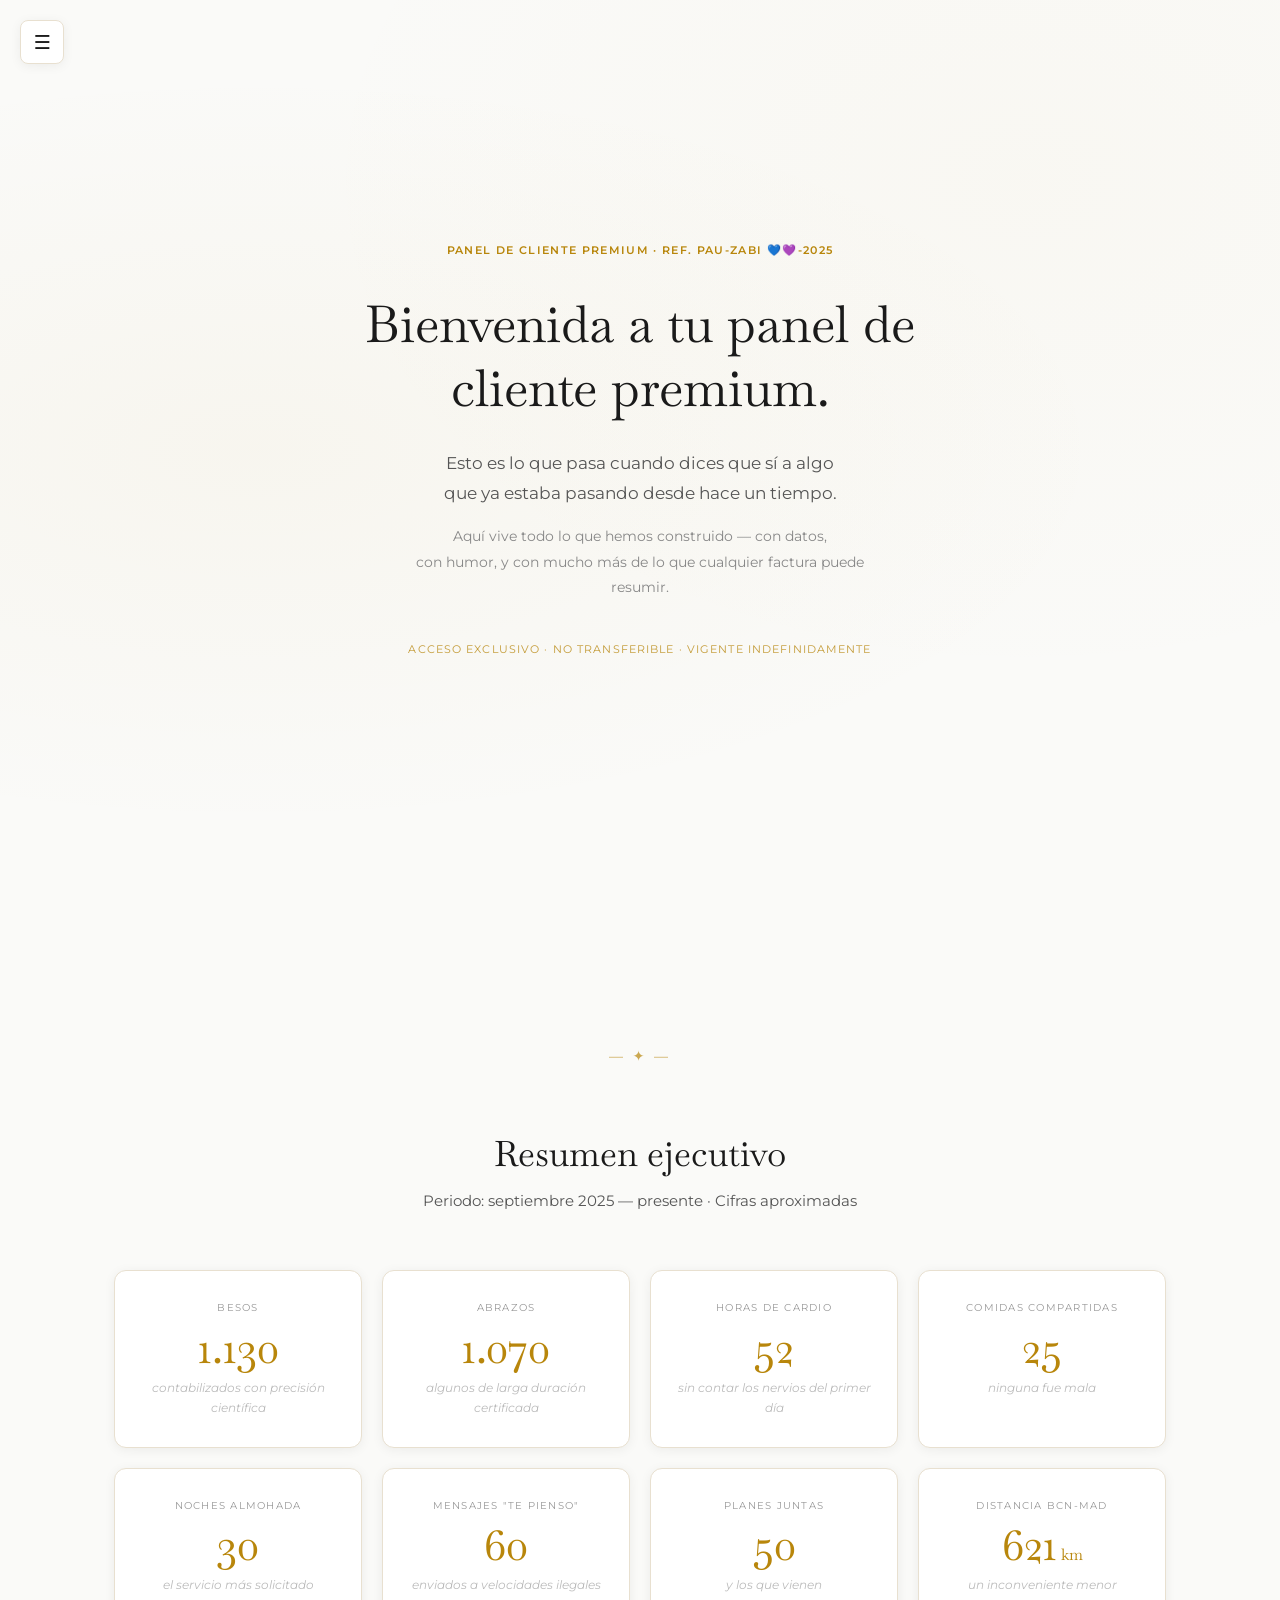
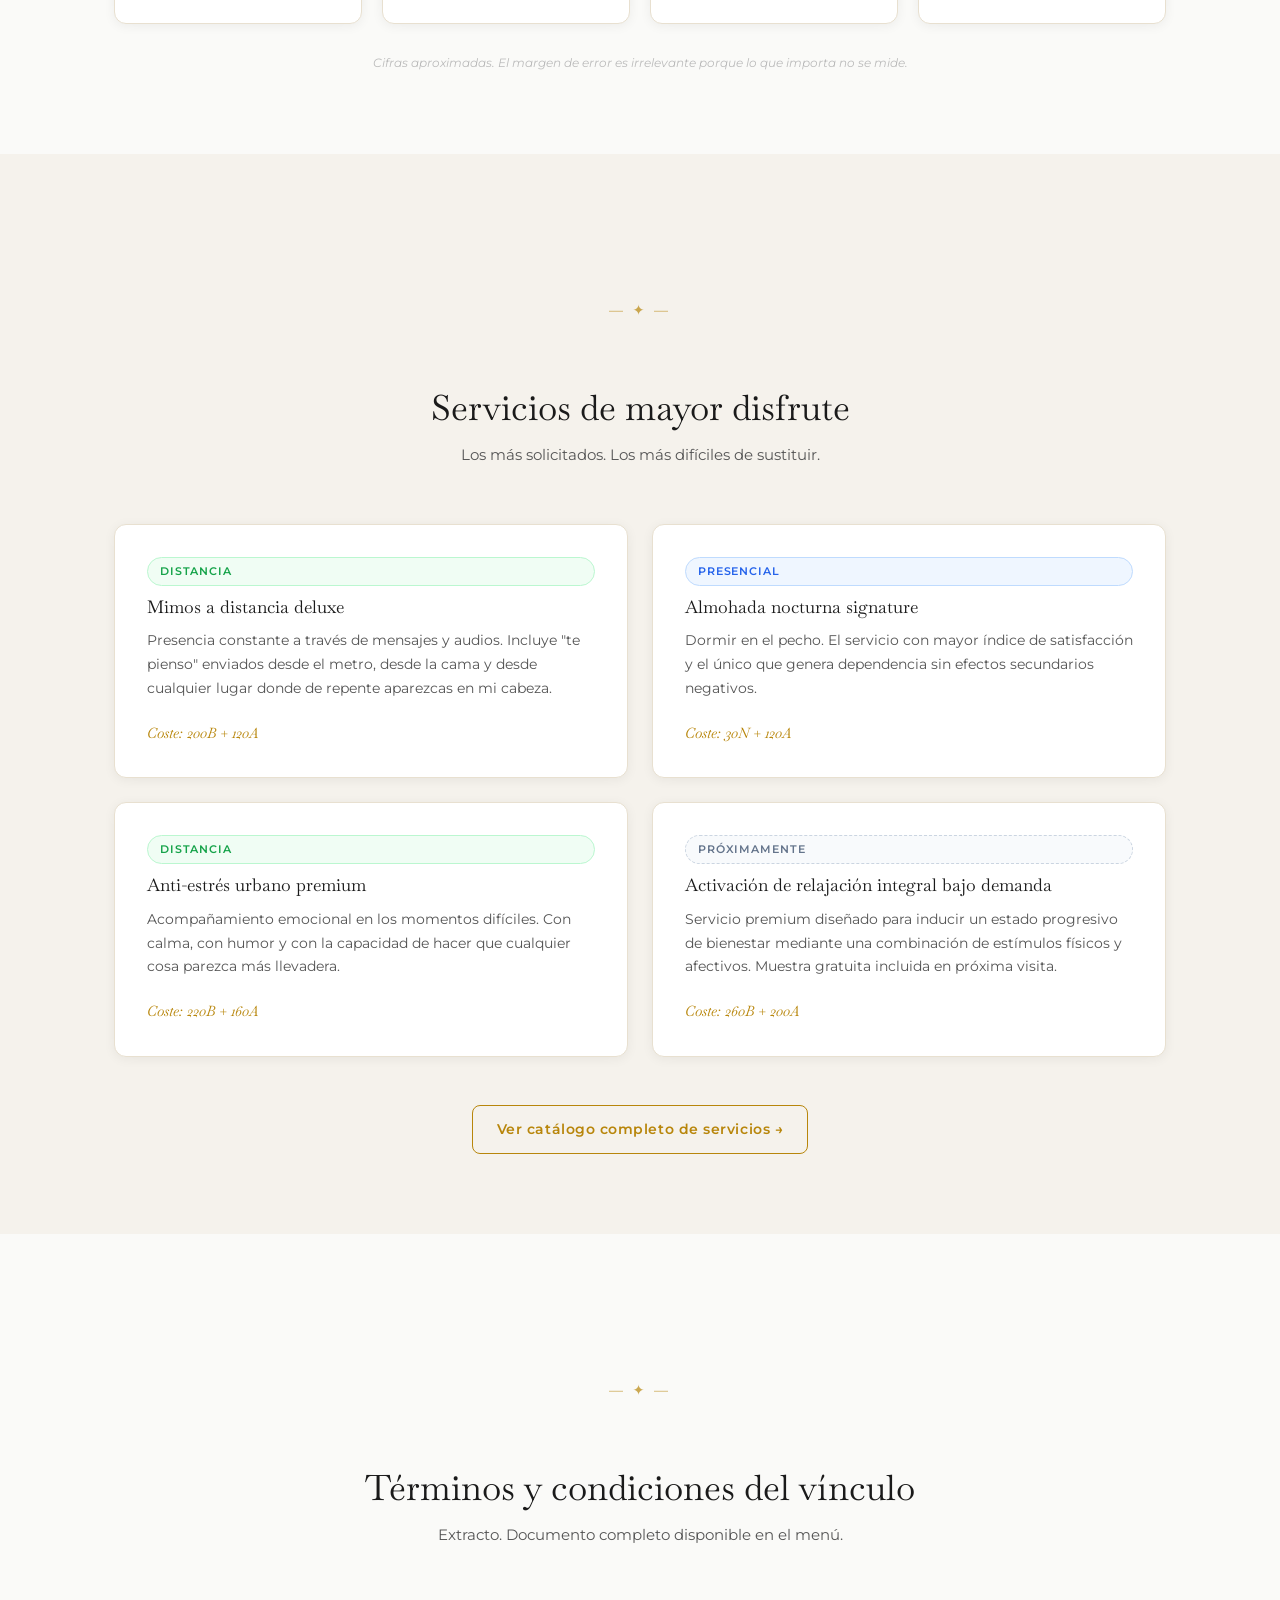
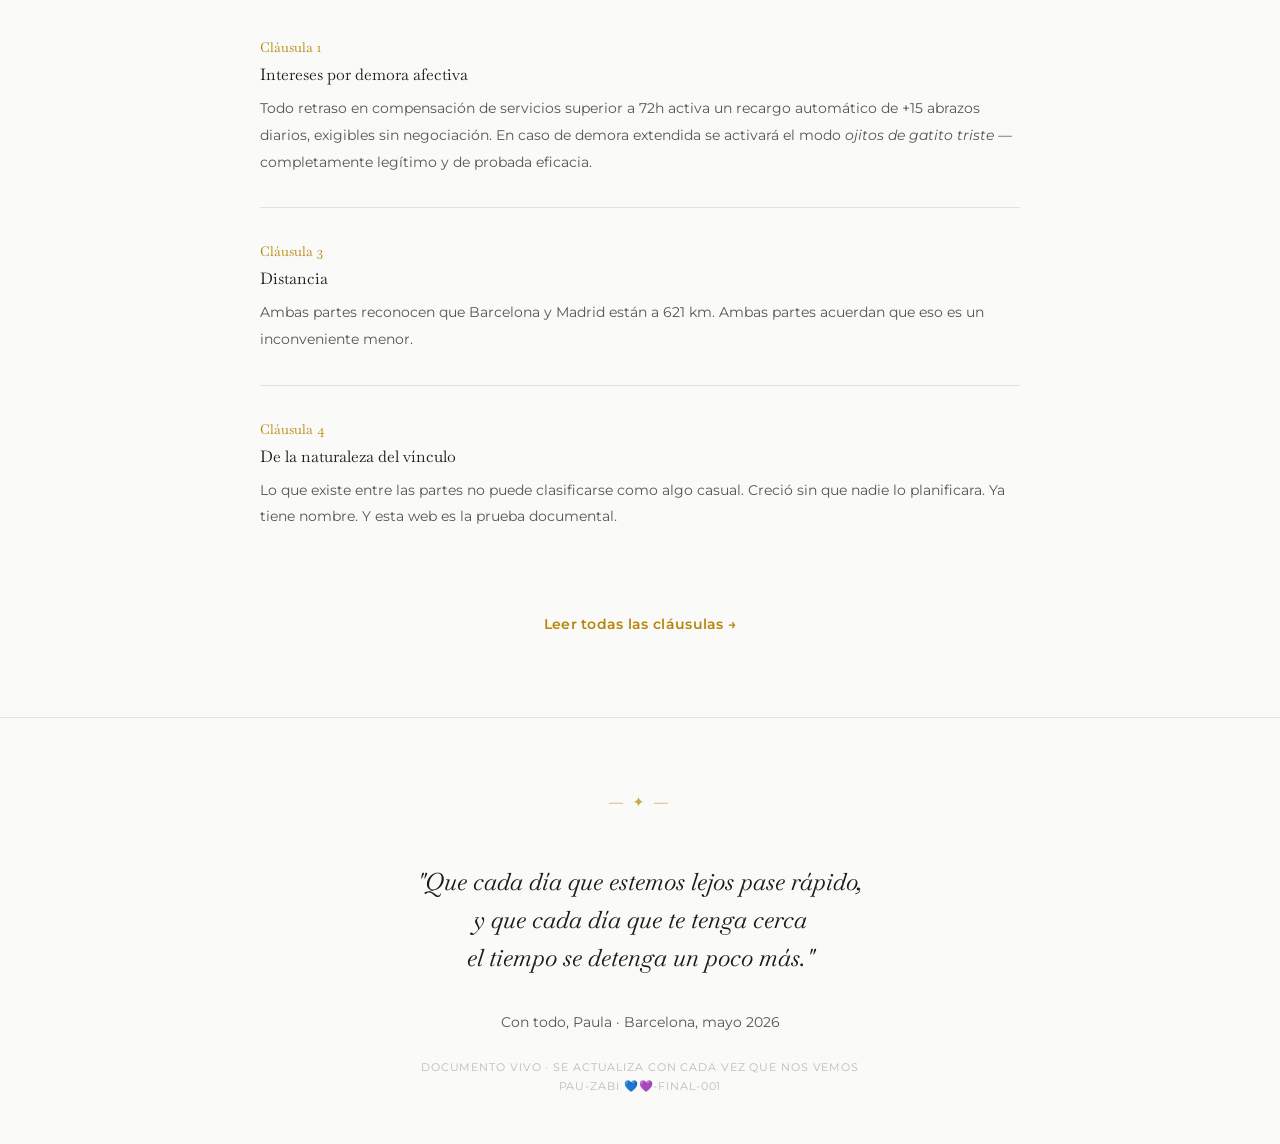
==== index.html @ 8bb4e2cc "Primer commit" ====
<!DOCTYPE html>
<html lang="es">
<head>
  <meta charset="UTF-8" />
  <meta name="viewport" content="width=device-width, initial-scale=1.0" />
  <title>Panel de Cliente Premium · PAU-ZABI 💙💜-2025</title>
  <meta name="description" content="Panel de cliente premium. Acceso exclusivo. No transferible." />
  <link rel="stylesheet" href="css/main.css" />
  <style>
    /* Page-specific */
    .section { padding: 80px 0; }
    .section--alt { background: #F5F2EC; }
    .metrics-note {
      text-align: center;
      font-size: 0.78rem;
      font-style: italic;
      color: #bbb;
      margin-top: 28px;
    }
    .cta-center { text-align: center; margin-top: 48px; }
    .clausulas-preview { max-width: 760px; margin: 0 auto; }
    .clausula-preview-item {
      padding: 32px 0;
      border-bottom: 1px solid var(--border);
    }
    .clausula-preview-item:last-child { border-bottom: none; }
    .clausula-preview-item .num {
      font-family: var(--font-serif);
      color: var(--gold);
      font-size: 0.85rem;
      margin-bottom: 6px;
    }
    .clausula-preview-item h3 {
      font-size: 1rem;
      margin-bottom: 10px;
    }
    .clausula-preview-item p {
      font-size: 0.9rem;
      color: var(--text-secondary);
      line-height: 1.85;
    }
</style>
</head>
<body>

  <!-- BURGER -->
  <button class="burger-btn" id="burger-btn" aria-label="Abrir menú">☰</button>
  <div class="menu-overlay" id="menu-overlay"></div>
  <aside class="menu-drawer" id="menu-drawer" role="navigation" aria-label="Navegación principal">
    <button class="menu-close" id="menu-close" aria-label="Cerrar menú">✕</button>
    <div class="menu-drawer__header">
      <span class="label">PAU-ZABI 💙💜-2025</span>
      <p>Panel de cliente premium</p>
    </div>
    <nav>
      <ul>
        <li><a href="index.html">Inicio</a></li>
        <li><a href="carta.html">La carta</a></li>
        <li><a href="services.html">Todos los servicios</a></li>
        <li><a href="invoices.html">Facturas</a></li>
        <li><a href="clausulas.html">Cláusulas completas</a></li>
        <hr class="menu-separator" />
        <li class="admin-only" style="display:none;">
          <a href="invoices.html?admin=1" class="admin-link">↳ Vista Admin</a>
        </li>
      </ul>
    </nav>
  </aside>

  <!-- HERO -->
  <section class="hero" id="hero">
    <div class="hero-inner" id="hero-parallax">
      <span class="label">PANEL DE CLIENTE PREMIUM · REF. PAU-ZABI 💙💜-2025</span>
      <h1>Bienvenida a tu panel de cliente premium.</h1>
      <p class="subtitle">
        Esto es lo que pasa cuando dices que sí a algo<br>
        que ya estaba pasando desde hace un tiempo.
      </p>
      <p class="secondary">
        Aquí vive todo lo que hemos construido — con datos,<br>
        con humor, y con mucho más de lo que cualquier factura puede resumir.
      </p>
      <span class="legal-note">Acceso exclusivo · No transferible · Vigente indefinidamente</span>
    </div>
  </section>

  <!-- DASHBOARD -->
  <section class="section" id="dashboard">
    <div class="container">
      <div class="divider">— ✦ —</div>
      <div class="section-header">
        <h2>Resumen ejecutivo</h2>
        <p>Periodo: septiembre 2025 — presente · Cifras aproximadas</p>
      </div>

      <div class="grid-4">
        <div class="metric-card">
          <div class="metric-label">Besos</div>
          <div class="metric-value">1.130</div>
          <div class="metric-sub">contabilizados con precisión científica</div>
        </div>
        <div class="metric-card">
          <div class="metric-label">Abrazos</div>
          <div class="metric-value">1.070</div>
          <div class="metric-sub">algunos de larga duración certificada</div>
        </div>
        <div class="metric-card">
          <div class="metric-label">Horas de cardio</div>
          <div class="metric-value">52</div>
          <div class="metric-sub">sin contar los nervios del primer día</div>
        </div>
        <div class="metric-card">
          <div class="metric-label">Comidas compartidas</div>
          <div class="metric-value">25</div>
          <div class="metric-sub">ninguna fue mala</div>
        </div>
        <div class="metric-card">
          <div class="metric-label">Noches almohada</div>
          <div class="metric-value">30</div>
          <div class="metric-sub">el servicio más solicitado</div>
        </div>
        <div class="metric-card">
          <div class="metric-label">Mensajes "te pienso"</div>
          <div class="metric-value">60</div>
          <div class="metric-sub">enviados a velocidades ilegales</div>
        </div>
        <div class="metric-card">
          <div class="metric-label">Planes juntas</div>
          <div class="metric-value">50</div>
          <div class="metric-sub">y los que vienen</div>
        </div>
        <div class="metric-card">
          <div class="metric-label">Distancia BCN-MAD</div>
          <div class="metric-value">621<span style="font-size:1rem;"> km</span></div>
          <div class="metric-sub">un inconveniente menor</div>
        </div>
      </div>

      <p class="metrics-note">
        Cifras aproximadas. El margen de error es irrelevante porque lo que importa no se mide.
      </p>
    </div>
  </section>

  <!-- SERVICIOS DESTACADOS -->
  <section class="section section--alt" id="servicios-destacados">
    <div class="container">
      <div class="divider">— ✦ —</div>
      <div class="section-header">
        <h2>Servicios de mayor disfrute</h2>
        <p>Los más solicitados. Los más difíciles de sustituir.</p>
      </div>

      <div class="grid-2">
        <a href="services.html?service=mimos-distancia" class="featured-card featured-card--link">
          <span class="pill pill--distancia">Distancia</span>
          <h3>Mimos a distancia deluxe</h3>
          <p class="desc">
            Presencia constante a través de mensajes y audios. Incluye "te pienso" enviados desde el metro,
            desde la cama y desde cualquier lugar donde de repente aparezcas en mi cabeza.
          </p>
          <span class="cost-tag">Coste: 200B + 120A</span>
        </a>

        <a href="services.html?service=almohada-nocturna" class="featured-card featured-card--link">
          <span class="pill pill--presencial">Presencial</span>
          <h3>Almohada nocturna signature</h3>
          <p class="desc">
            Dormir en el pecho. El servicio con mayor índice de satisfacción y el único que genera
            dependencia sin efectos secundarios negativos.
          </p>
          <span class="cost-tag">Coste: 30N + 120A</span>
        </a>

        <a href="services.html?service=antistress-urbano" class="featured-card featured-card--link">
          <span class="pill pill--distancia">Distancia</span>
          <h3>Anti-estrés urbano premium</h3>
          <p class="desc">
            Acompañamiento emocional en los momentos difíciles. Con calma, con humor y con la capacidad
            de hacer que cualquier cosa parezca más llevadera.
          </p>
          <span class="cost-tag">Coste: 220B + 160A</span>
        </a>

        <a href="services.html?service=relajacion-integral" class="featured-card featured-card--link">
          <span class="pill pill--upcoming">Próximamente</span>
          <h3>Activación de relajación integral bajo demanda</h3>
          <p class="desc">
            Servicio premium diseñado para inducir un estado progresivo de bienestar mediante una combinación
            de estímulos físicos y afectivos. Muestra gratuita incluida en próxima visita.
          </p>
          <span class="cost-tag">Coste: 260B + 200A</span>
        </a>
      </div>

      <div class="cta-center">
        <a href="services.html" class="btn btn--outline">Ver catálogo completo de servicios →</a>
      </div>
    </div>
  </section>

  <!-- CLÁUSULAS EXTRACTO -->
  <section class="section" id="clausulas-preview">
    <div class="container">
      <div class="divider">— ✦ —</div>
      <div class="section-header">
        <h2>Términos y condiciones del vínculo</h2>
        <p>Extracto. Documento completo disponible en el menú.</p>
      </div>

      <div class="clausulas-preview">
        <div class="clausula-preview-item">
          <div class="num">Cláusula 1</div>
          <h3>Intereses por demora afectiva</h3>
          <p>
            Todo retraso en compensación de servicios superior a 72h activa un recargo automático de +15 abrazos diarios,
            exigibles sin negociación. En caso de demora extendida se activará el modo <em>ojitos de gatito triste</em> —
            completamente legítimo y de probada eficacia.
          </p>
        </div>
        <div class="clausula-preview-item">
          <div class="num">Cláusula 3</div>
          <h3>Distancia</h3>
          <p>
            Ambas partes reconocen que Barcelona y Madrid están a 621 km.
            Ambas partes acuerdan que eso es un inconveniente menor.
          </p>
        </div>
        <div class="clausula-preview-item">
          <div class="num">Cláusula 4</div>
          <h3>De la naturaleza del vínculo</h3>
          <p>
            Lo que existe entre las partes no puede clasificarse como algo casual.
            Creció sin que nadie lo planificara. Ya tiene nombre.
            Y esta web es la prueba documental.
          </p>
        </div>
      </div>

      <div class="cta-center">
        <a href="clausulas.html" class="gold-link">Leer todas las cláusulas →</a>
      </div>
    </div>
  </section>

  <!-- FOOTER -->
  <footer class="footer">
    <div class="container container--narrow">
      <div class="divider" style="margin:0 0 48px;">— ✦ —</div>
      <p class="footer__quote">
        "Que cada día que estemos lejos pase rápido,<br>
        y que cada día que te tenga cerca<br>
        el tiempo se detenga un poco más."
      </p>
      <p class="footer__firma">Con todo, Paula · Barcelona, mayo 2026</p>
      <p class="footer__legal">
        Documento vivo · Se actualiza con cada vez que nos vemos<br>
        PAU-ZABI 💙💜-FINAL-001
      </p>
    </div>
  </footer>

  <script src="js/main.js"></script>
</body>
</html>
---- css/main.css ----
@import url('https://fonts.googleapis.com/css2?family=Baskervville:ital@0;1&family=Montserrat:wght@400;500;600;700&display=swap');

/* ===== VARIABLES ===== */
:root {
  --bg: #FAFAF8;
  --text: #1a1a1a;
  --text-secondary: #555;
  --gold: #B8860B;
  --gold-light: #D4A843;
  --border: #E8E0D0;
  --card: #FFFFFF;
  --admin: #2C5282;
  --shadow: 0 2px 12px rgba(0,0,0,0.06);
  --radius-card: 12px;
  --radius-btn: 8px;
  --font-serif: 'Baskervville', Georgia, serif;
  --font-sans: 'Montserrat', system-ui, sans-serif;
}

/* ===== RESET ===== */
*, *::before, *::after { box-sizing: border-box; margin: 0; padding: 0; }
html { scroll-behavior: smooth; }
body {
  font-family: var(--font-sans);
  font-size: 16px;
  background: var(--bg);
  color: var(--text);
  line-height: 1.7;
  min-height: 100vh;
}
img { max-width: 100%; display: block; }
a { color: inherit; text-decoration: none; }
button { cursor: pointer; font-family: inherit; }

/* ===== TIPOGRAFÍA ===== */
h1, h2, h3 { font-family: var(--font-serif); font-weight: normal; line-height: 1.25; }
h1 { font-size: clamp(2rem, 5vw, 3.2rem); }
h2 { font-size: clamp(1.5rem, 3vw, 2.2rem); }
h3 { font-size: clamp(1.1rem, 2vw, 1.4rem); }

.label {
  font-size: 0.7rem;
  letter-spacing: 0.12em;
  text-transform: uppercase;
  color: var(--gold);
  font-family: var(--font-sans);
  font-weight: 600;
}

.caption {
  font-size: 0.75rem;
  color: #999;
  letter-spacing: 0.04em;
}

/* ===== LAYOUT ===== */
.container {
  max-width: 1100px;
  margin: 0 auto;
  padding: 0 24px;
}
.container--narrow { max-width: 720px; }
.container--wide { max-width: 1280px; }

/* ===== SEPARADOR DORADO ===== */
.divider {
  text-align: center;
  color: var(--gold);
  font-size: 0.9rem;
  letter-spacing: 0.2em;
  margin: 64px auto;
  opacity: 0.7;
}

/* ===== BURGER MENU ===== */
.burger-btn {
  position: fixed;
  top: 20px;
  left: 20px;
  z-index: 1000;
  background: var(--card);
  border: 1px solid var(--border);
  border-radius: 8px;
  width: 44px;
  height: 44px;
  display: flex;
  align-items: center;
  justify-content: center;
  font-size: 1.2rem;
  color: var(--text);
  box-shadow: var(--shadow);
  transition: background 0.2s, border-color 0.2s;
}
.burger-btn:hover { background: #f0ede6; border-color: var(--gold); }

.menu-overlay {
  position: fixed;
  inset: 0;
  background: rgba(0,0,0,0.4);
  z-index: 900;
  opacity: 0;
  pointer-events: none;
  transition: opacity 0.25s;
}
.menu-overlay.open { opacity: 1; pointer-events: all; }

.menu-drawer {
  position: fixed;
  top: 0;
  left: 0;
  height: 100%;
  width: 280px;
  background: var(--bg);
  border-right: 1px solid var(--border);
  z-index: 950;
  transform: translateX(-100%);
  transition: transform 0.28s cubic-bezier(.4,0,.2,1);
  display: flex;
  flex-direction: column;
  padding: 32px 28px;
}
.menu-drawer.open { transform: translateX(0); }

.menu-drawer__header {
  margin-bottom: 40px;
  padding-bottom: 20px;
  border-bottom: 1px solid var(--border);
}
.menu-drawer__header .label { font-size: 0.65rem; }
.menu-drawer__header p {
  font-family: var(--font-serif);
  font-size: 1rem;
  margin-top: 4px;
  color: var(--text-secondary);
}

.menu-drawer nav { flex: 1; }
.menu-drawer nav ul { list-style: none; }
.menu-drawer nav li { margin-bottom: 4px; }
.menu-drawer nav a {
  display: block;
  padding: 10px 0;
  font-size: 0.95rem;
  color: var(--text);
  border-bottom: 1px solid transparent;
  transition: color 0.2s;
}
.menu-drawer nav a:hover { color: var(--gold); }
.menu-drawer nav a.active { color: var(--gold); font-weight: 600; }

.menu-separator {
  border: none;
  border-top: 1px solid var(--border);
  margin: 16px 0;
}

.menu-drawer nav a.admin-link {
  color: var(--admin);
  font-size: 0.85rem;
  letter-spacing: 0.04em;
}
.menu-drawer nav a.admin-link:hover { color: #1a3a6b; }

.menu-close {
  position: absolute;
  top: 16px;
  right: 16px;
  background: none;
  border: none;
  font-size: 1.3rem;
  color: var(--text-secondary);
  padding: 4px 8px;
  border-radius: 4px;
}
.menu-close:hover { color: var(--text); }

/* ===== CARDS ===== */
.card {
  background: var(--card);
  border: 1px solid var(--border);
  border-radius: var(--radius-card);
  padding: 28px;
  box-shadow: var(--shadow);
}

/* ===== BUTTONS ===== */
.btn {
  display: inline-flex;
  align-items: center;
  gap: 8px;
  padding: 12px 24px;
  border-radius: var(--radius-btn);
  font-size: 0.85rem;
  font-weight: 600;
  letter-spacing: 0.04em;
  transition: all 0.2s;
}
.btn--outline {
  background: transparent;
  border: 1.5px solid var(--gold);
  color: var(--gold);
}
.btn--outline:hover {
  background: var(--gold);
  color: white;
}
.btn--solid {
  background: var(--gold);
  border: 1.5px solid var(--gold);
  color: white;
}
.btn--solid:hover { background: #9a720a; border-color: #9a720a; }

.btn--ghost {
  background: transparent;
  border: 1px solid var(--border);
  color: var(--text-secondary);
}
.btn--ghost:hover { border-color: var(--gold); color: var(--gold); }

.btn--admin {
  background: var(--admin);
  border: 1.5px solid var(--admin);
  color: white;
}
.btn--admin:hover { background: #1a3a6b; }

/* ===== PILLS / TAGS ===== */
.pill {
  display: inline-block;
  padding: 4px 12px;
  border-radius: 20px;
  font-size: 0.68rem;
  font-weight: 600;
  letter-spacing: 0.08em;
  text-transform: uppercase;
}
.pill--gold { background: #FDF6E3; color: var(--gold); border: 1px solid #e8d5a0; }
.pill--presencial { background: #EFF6FF; color: #2563EB; border: 1px solid #bfdbfe; }
.pill--distancia { background: #F0FDF4; color: #16a34a; border: 1px solid #bbf7d0; }
.pill--fisico { background: #FFF7ED; color: #ea580c; border: 1px solid #fed7aa; }
.pill--emocional { background: #FDF4FF; color: #9333ea; border: 1px solid #e9d5ff; }
.pill--upcoming { background: #F8FAFC; color: #64748b; border: 1.5px dashed #cbd5e1; }

/* ===== SECTION HEADER ===== */
.section-header {
  text-align: center;
  margin-bottom: 56px;
}
.section-header h2 { margin-bottom: 12px; }
.section-header p {
  color: var(--text-secondary);
  font-size: 0.95rem;
  max-width: 540px;
  margin: 0 auto;
}

/* ===== GRIDS ===== */
.grid-2 { display: grid; grid-template-columns: 1fr 1fr; gap: 24px; }
.grid-3 { display: grid; grid-template-columns: repeat(3, 1fr); gap: 24px; }
.grid-4 { display: grid; grid-template-columns: repeat(4, 1fr); gap: 20px; }

/* ===== PAGE HEADER ===== */
.page-header {
  padding: 120px 0 64px;
  text-align: center;
  border-bottom: 1px solid var(--border);
  margin-bottom: 64px;
}
.page-header .label { margin-bottom: 16px; display: block; }
.page-header h1 { margin-bottom: 16px; }
.page-header .intro {
  max-width: 600px;
  margin: 16px auto 0;
  color: var(--text-secondary);
  font-size: 0.95rem;
  line-height: 1.8;
}

/* ===== LINK DORADO ===== */
.gold-link {
  color: var(--gold);
  font-size: 0.9rem;
  font-weight: 600;
  letter-spacing: 0.02em;
  border-bottom: 1px solid transparent;
  transition: border-color 0.2s;
}
.gold-link:hover { border-color: var(--gold); }

/* ===== FOOTER ===== */
.footer {
  border-top: 1px solid var(--border);
  padding: 72px 0 48px;
  text-align: center;
}
.footer__quote {
  font-family: var(--font-serif);
  font-style: italic;
  font-size: clamp(1.1rem, 2.5vw, 1.5rem);
  color: var(--text);
  max-width: 600px;
  margin: 0 auto 32px;
  line-height: 1.6;
}
.footer__firma {
  font-size: 0.9rem;
  color: var(--text-secondary);
  margin-bottom: 24px;
}
.footer__legal {
  font-size: 0.7rem;
  color: #bbb;
  letter-spacing: 0.08em;
  text-transform: uppercase;
}


/* ===== DRAWER (services) ===== */
.drawer-overlay {
  position: fixed;
  inset: 0;
  background: rgba(0,0,0,0.45);
  z-index: 800;
  opacity: 0;
  pointer-events: none;
  transition: opacity 0.25s;
}
.drawer-overlay.open { opacity: 1; pointer-events: all; }

.service-drawer {
  position: fixed;
  top: 0;
  right: 0;
  height: 100%;
  width: min(480px, 95vw);
  background: var(--bg);
  border-left: 1px solid var(--border);
  z-index: 810;
  transform: translateX(100%);
  transition: transform 0.3s cubic-bezier(.4,0,.2,1);
  overflow-y: auto;
  padding: 40px 36px;
}
.service-drawer.open { transform: translateX(0); }

.drawer-nav {
  display: flex;
  align-items: center;
  justify-content: space-between;
  margin-bottom: 32px;
}
.drawer-nav-arrows { display: flex; gap: 8px; }
.drawer-arrow {
  background: var(--card);
  border: 1px solid var(--border);
  border-radius: 6px;
  padding: 6px 12px;
  font-size: 0.8rem;
  color: var(--text-secondary);
  transition: all 0.2s;
}
.drawer-arrow:hover:not(:disabled) { border-color: var(--gold); color: var(--gold); }
.drawer-arrow:disabled { opacity: 0.3; cursor: not-allowed; }
.drawer-close {
  background: none;
  border: none;
  font-size: 1.4rem;
  color: var(--text-secondary);
  padding: 4px 8px;
  border-radius: 4px;
}
.drawer-close:hover { color: var(--text); }

.drawer-content h3 {
  font-size: 1.5rem;
  margin: 12px 0 16px;
}
.drawer-content .cost {
  font-family: var(--font-serif);
  font-size: 1.6rem;
  color: var(--gold);
  margin: 24px 0;
  font-weight: normal;
}
.drawer-content .description {
  color: var(--text-secondary);
  font-size: 0.95rem;
  line-height: 1.8;
  margin-bottom: 24px;
}
.drawer-content h4 {
  font-family: var(--font-sans);
  font-size: 0.7rem;
  text-transform: uppercase;
  letter-spacing: 0.1em;
  color: var(--gold);
  margin-bottom: 12px;
}
.drawer-content ul {
  list-style: none;
  margin-bottom: 24px;
}
.drawer-content ul li {
  padding: 8px 0;
  border-bottom: 1px solid var(--border);
  font-size: 0.9rem;
  color: var(--text-secondary);
  display: flex;
  align-items: flex-start;
  gap: 10px;
}
.drawer-content ul li::before {
  content: '—';
  color: var(--gold);
  flex-shrink: 0;
  margin-top: 1px;
}
.drawer-note {
  background: #FFFBF0;
  border: 1px solid #e8d5a0;
  border-radius: 8px;
  padding: 16px;
  font-size: 0.85rem;
  color: var(--text-secondary);
  font-style: italic;
  margin-top: 20px;
}

/* ===== FILTERS ===== */
.filters {
  display: flex;
  flex-wrap: wrap;
  gap: 8px;
  margin-bottom: 40px;
}
.filter-btn {
  padding: 8px 18px;
  border-radius: 20px;
  font-size: 0.78rem;
  font-weight: 600;
  letter-spacing: 0.06em;
  text-transform: uppercase;
  background: var(--card);
  border: 1px solid var(--border);
  color: var(--text-secondary);
  transition: all 0.2s;
}
.filter-btn:hover { border-color: var(--gold); color: var(--gold); }
.filter-btn.active {
  background: var(--gold);
  border-color: var(--gold);
  color: white;
}

/* ===== SERVICE CARD ===== */
.service-card {
  cursor: pointer;
  transition: transform 0.2s, box-shadow 0.2s;
}
.service-card:hover {
  transform: translateY(-2px);
  box-shadow: 0 6px 24px rgba(0,0,0,0.1);
}
.service-card__top {
  display: flex;
  align-items: flex-start;
  justify-content: space-between;
  margin-bottom: 12px;
}
.service-card h3 {
  font-size: 1.05rem;
  margin: 8px 0 10px;
  line-height: 1.35;
}
.service-card .short-desc {
  font-size: 0.875rem;
  color: var(--text-secondary);
  line-height: 1.6;
  margin-bottom: 20px;
  flex: 1;
}
.service-card__footer {
  display: flex;
  align-items: center;
  justify-content: space-between;
  padding-top: 16px;
  border-top: 1px solid var(--border);
  margin-top: auto;
}
.service-card .cost-mini {
  font-family: var(--font-serif);
  font-size: 0.9rem;
  color: var(--gold);
}
.service-card.upcoming {
  border-style: dashed;
  border-color: #cbd5e1;
  background: #f8fafc;
}

/* ===== METRICS GRID ===== */
.metric-card {
  background: var(--card);
  border: 1px solid var(--border);
  border-radius: var(--radius-card);
  padding: 28px 24px;
  box-shadow: var(--shadow);
  text-align: center;
}
.metric-card .metric-label {
  font-size: 0.65rem;
  letter-spacing: 0.12em;
  text-transform: uppercase;
  color: #999;
  margin-bottom: 8px;
}
.metric-card .metric-value {
  font-family: var(--font-serif);
  font-size: clamp(2rem, 4vw, 2.8rem);
  color: var(--gold);
  line-height: 1;
  margin-bottom: 8px;
}
.metric-card .metric-sub {
  font-size: 0.75rem;
  color: #bbb;
  font-style: italic;
}

/* ===== FEATURED SERVICE CARDS ===== */
.featured-card {
  background: var(--card);
  border: 1px solid var(--border);
  border-radius: var(--radius-card);
  padding: 32px;
  box-shadow: var(--shadow);
  display: flex;
  flex-direction: column;
}
.featured-card h3 { font-size: 1.1rem; margin: 10px 0 12px; }
.featured-card .desc {
  font-size: 0.875rem;
  color: var(--text-secondary);
  line-height: 1.7;
  flex: 1;
  margin-bottom: 20px;
}
.featured-card .cost-tag {
  font-family: var(--font-serif);
  font-size: 0.9rem;
  color: var(--gold);
  font-style: italic;
}
.featured-card--link {
  cursor: pointer;
  text-decoration: none;
  color: inherit;
  transition: transform 0.2s, box-shadow 0.2s;
}
.featured-card--link:hover {
  transform: translateY(-3px);
  box-shadow: 0 8px 28px rgba(0,0,0,0.1);
  border-color: var(--gold-light);
}

/* ===== CLÁUSULAS ===== */
.clausula {
  padding: 40px 0;
  border-bottom: 1px solid var(--border);
}
.clausula:last-child { border-bottom: none; }
.clausula-num {
  font-family: var(--font-serif);
  font-size: 0.85rem;
  color: var(--gold);
  letter-spacing: 0.06em;
  margin-bottom: 8px;
}
.clausula h3 {
  font-size: 1.1rem;
  margin-bottom: 16px;
  color: var(--text);
}
.clausula p {
  font-size: 0.95rem;
  color: var(--text-secondary);
  line-height: 1.85;
  max-width: 680px;
}

/* ===== INVOICE ===== */
.invoice-doc {
  background: var(--card);
  border: 1px solid var(--border);
  border-radius: var(--radius-card);
  box-shadow: var(--shadow);
  overflow: hidden;
}
.invoice-header {
  background: linear-gradient(135deg, #1a1a1a 0%, #2a2a2a 100%);
  color: white;
  padding: 40px 48px;
  display: flex;
  justify-content: space-between;
  align-items: flex-start;
}
.invoice-header h2 {
  font-family: var(--font-serif);
  font-size: 1.6rem;
  color: var(--gold-light);
}
.invoice-header .inv-ref {
  font-size: 0.7rem;
  letter-spacing: 0.1em;
  text-transform: uppercase;
  color: rgba(255,255,255,0.5);
  margin-bottom: 8px;
}
.invoice-meta { text-align: right; }
.invoice-meta .inv-label {
  font-size: 0.65rem;
  text-transform: uppercase;
  letter-spacing: 0.08em;
  color: rgba(255,255,255,0.4);
}
.invoice-meta .inv-value {
  font-size: 0.875rem;
  color: rgba(255,255,255,0.85);
  margin-bottom: 8px;
}
.invoice-parties {
  display: grid;
  grid-template-columns: 1fr 1fr;
  gap: 40px;
  padding: 36px 48px;
  border-bottom: 1px solid var(--border);
}
.invoice-party .p-label {
  font-size: 0.65rem;
  letter-spacing: 0.1em;
  text-transform: uppercase;
  color: #bbb;
  margin-bottom: 8px;
}
.invoice-party .p-name {
  font-family: var(--font-serif);
  font-size: 1.1rem;
  color: var(--text);
  margin-bottom: 4px;
}
.invoice-party .p-detail {
  font-size: 0.82rem;
  color: var(--text-secondary);
}
.invoice-table { padding: 0 48px; }
.invoice-table table {
  width: 100%;
  border-collapse: collapse;
  margin: 32px 0;
}
.invoice-table th {
  font-size: 0.65rem;
  text-transform: uppercase;
  letter-spacing: 0.1em;
  color: #bbb;
  padding: 0 0 16px;
  text-align: left;
  border-bottom: 2px solid var(--border);
}
.invoice-table th:last-child { text-align: right; }
.invoice-table td {
  padding: 16px 0;
  border-bottom: 1px solid var(--border);
  font-size: 0.9rem;
  color: var(--text);
  vertical-align: top;
}
.invoice-table td:last-child { text-align: right; font-family: var(--font-serif); color: var(--gold); }
.invoice-table .td-name { font-weight: 600; }
.invoice-table .td-type {
  font-size: 0.72rem;
  color: #bbb;
  text-transform: uppercase;
  letter-spacing: 0.06em;
  margin-top: 2px;
}
.invoice-total {
  display: flex;
  justify-content: flex-end;
  padding: 32px 48px;
  border-top: 2px solid var(--border);
  gap: 32px;
  flex-wrap: wrap;
}
.total-item { text-align: center; }
.total-item .t-label {
  font-size: 0.65rem;
  text-transform: uppercase;
  letter-spacing: 0.1em;
  color: #bbb;
  margin-bottom: 4px;
}
.total-item .t-value {
  font-family: var(--font-serif);
  font-size: 1.8rem;
  color: var(--gold);
}
.invoice-note {
  padding: 24px 48px 40px;
  font-size: 0.875rem;
  color: var(--text-secondary);
  font-style: italic;
  border-top: 1px solid var(--border);
}

/* ===== MONTH SELECTOR ===== */
.month-tabs {
  display: flex;
  flex-wrap: wrap;
  gap: 8px;
  margin-bottom: 40px;
}
.month-tab {
  padding: 8px 20px;
  border-radius: 6px;
  font-size: 0.82rem;
  font-weight: 600;
  background: var(--card);
  border: 1px solid var(--border);
  color: var(--text-secondary);
  transition: all 0.2s;
}
.month-tab:hover { border-color: var(--gold); color: var(--gold); }
.month-tab.active {
  background: var(--text);
  border-color: var(--text);
  color: white;
}

/* ===== ACCORDION HISTORIAL ===== */
.accordion { border: 1px solid var(--border); border-radius: var(--radius-card); overflow: hidden; }
.accordion-item { border-bottom: 1px solid var(--border); }
.accordion-item:last-child { border-bottom: none; }
.accordion-trigger {
  width: 100%;
  padding: 20px 28px;
  display: flex;
  justify-content: space-between;
  align-items: center;
  background: var(--card);
  border: none;
  text-align: left;
  font-size: 0.9rem;
  font-weight: 600;
  color: var(--text);
  transition: background 0.2s;
}
.accordion-trigger:hover { background: #f5f2ec; }
.accordion-trigger .acc-month { font-family: var(--font-serif); font-size: 1rem; }
.accordion-trigger .acc-arrow { color: var(--text-secondary); transition: transform 0.2s; }
.accordion-trigger[aria-expanded="true"] .acc-arrow { transform: rotate(180deg); }
.accordion-body {
  display: none;
  padding: 24px 28px;
  background: #fafaf8;
  border-top: 1px solid var(--border);
}
.accordion-body.open { display: block; }

/* ===== ADMIN PANEL ===== */
.admin-banner {
  background: var(--admin);
  color: white;
  padding: 10px 24px;
  font-size: 0.78rem;
  letter-spacing: 0.06em;
  text-transform: uppercase;
  text-align: center;
}
.admin-section {
  background: #EFF6FF;
  border: 1px solid #bfdbfe;
  border-radius: var(--radius-card);
  padding: 36px;
  margin-top: 48px;
}
.admin-section h2 {
  color: var(--admin);
  font-size: 1.3rem;
  margin-bottom: 24px;
}
.admin-service-row {
  display: flex;
  align-items: center;
  gap: 16px;
  padding: 14px 0;
  border-bottom: 1px solid #dbeafe;
}
.admin-service-row:last-child { border-bottom: none; }
.admin-service-row label {
  flex: 1;
  font-size: 0.9rem;
  cursor: pointer;
}
.admin-service-row input[type="checkbox"] { width: 18px; height: 18px; cursor: pointer; }
.admin-service-row input[type="number"] {
  width: 80px;
  padding: 6px 10px;
  border: 1px solid #bfdbfe;
  border-radius: 6px;
  font-size: 0.85rem;
  background: white;
}
.admin-total {
  background: white;
  border: 1px solid #bfdbfe;
  border-radius: 8px;
  padding: 20px 24px;
  margin: 24px 0;
  font-family: var(--font-serif);
  font-size: 1rem;
  color: var(--admin);
}
.json-preview {
  background: #1e293b;
  border-radius: 8px;
  padding: 20px;
  font-family: 'SF Mono', 'Fira Code', monospace;
  font-size: 0.8rem;
  color: #94a3b8;
  white-space: pre;
  overflow-x: auto;
  max-height: 400px;
  overflow-y: auto;
  margin-top: 20px;
}
.admin-note {
  background: #FFF9C4;
  border: 1px solid #F9E02B;
  border-radius: 8px;
  padding: 16px 20px;
  font-size: 0.85rem;
  color: #78350f;
  margin-top: 16px;
  line-height: 1.7;
}
.form-group { margin-bottom: 20px; }
.form-group label {
  display: block;
  font-size: 0.75rem;
  font-weight: 600;
  letter-spacing: 0.06em;
  text-transform: uppercase;
  color: var(--admin);
  margin-bottom: 8px;
}
.form-group input, .form-group select, .form-group textarea {
  width: 100%;
  padding: 10px 14px;
  border: 1px solid #bfdbfe;
  border-radius: 8px;
  font-size: 0.9rem;
  font-family: inherit;
  background: white;
  color: var(--text);
}
.form-group textarea { min-height: 80px; resize: vertical; }

/* ===== CARTA EDITORIAL ===== */
.carta-wrap {
  max-width: 620px;
  margin: 0 auto;
  padding: 120px 24px 80px;
}
.carta-wrap .label { display: block; margin-bottom: 32px; }
.carta-wrap h1 {
  font-size: clamp(1.8rem, 4vw, 2.6rem);
  margin-bottom: 56px;
  line-height: 1.3;
}
.carta-body p {
  font-size: 1.05rem;
  line-height: 2;
  color: var(--text-secondary);
  margin-bottom: 28px;
}
.carta-body p:first-child { color: var(--text); }
.carta-firma {
  margin-top: 56px;
  padding-top: 40px;
  border-top: 1px solid var(--border);
}
.carta-firma .firma-text {
  font-family: var(--font-serif);
  font-size: 1rem;
  color: var(--text);
  margin-bottom: 8px;
}
.carta-firma .firma-note {
  font-size: 0.8rem;
  font-style: italic;
  color: #bbb;
}

/* ===== HERO ===== */
.hero {
  min-height: 100vh;
  display: flex;
  align-items: center;
  justify-content: center;
  text-align: center;
  position: relative;
  overflow: hidden;
  padding: 80px 24px;
}
.hero::before {
  content: '';
  position: absolute;
  inset: 0;
  background:
    radial-gradient(ellipse at 20% 50%, rgba(184,134,11,0.04) 0%, transparent 60%),
    radial-gradient(ellipse at 80% 20%, rgba(212,168,67,0.03) 0%, transparent 50%);
  pointer-events: none;
}
.hero-inner {
  position: relative;
  z-index: 1;
  max-width: 680px;
}
.hero-inner .label { display: block; margin-bottom: 32px; }
.hero-inner h1 {
  margin-bottom: 28px;
  color: var(--text);
}
.hero-inner .subtitle {
  font-size: 1.05rem;
  color: var(--text-secondary);
  max-width: 520px;
  margin: 0 auto 16px;
  line-height: 1.8;
}
.hero-inner .secondary {
  font-size: 0.875rem;
  color: #888;
  max-width: 480px;
  margin: 0 auto 32px;
  line-height: 1.8;
}
.hero-inner .legal-note {
  display: block;
  font-size: 0.7rem;
  color: var(--gold);
  letter-spacing: 0.1em;
  text-transform: uppercase;
  margin-top: 40px;
  opacity: 0.8;
}

/* ===== RESUMEN TOTAL ===== */
.resumen-total {
  background: var(--card);
  border: 1px solid var(--border);
  border-radius: var(--radius-card);
  padding: 32px 40px;
  text-align: center;
  box-shadow: var(--shadow);
  margin-top: 48px;
}
.resumen-total .r-label {
  font-size: 0.65rem;
  text-transform: uppercase;
  letter-spacing: 0.12em;
  color: #bbb;
  margin-bottom: 16px;
}
.resumen-total .r-values {
  font-family: var(--font-serif);
  font-size: 1rem;
  color: var(--text-secondary);
  line-height: 2;
}
.resumen-total .r-values span { color: var(--gold); font-size: 1.1rem; }

/* ===== RESPONSIVE ===== */
@media (max-width: 768px) {
  .grid-2, .grid-4 { grid-template-columns: 1fr; }
  .grid-3 { grid-template-columns: 1fr; }
  .invoice-header { flex-direction: column; gap: 24px; }
  .invoice-meta { text-align: left; }
  .invoice-parties { grid-template-columns: 1fr; gap: 24px; }
  .invoice-table { padding: 0 20px; }
  .invoice-header { padding: 28px 20px; }
  .invoice-total { padding: 24px 20px; justify-content: center; }
  .invoice-note { padding: 20px 20px 32px; }
  .service-drawer { padding: 28px 20px; }
  .carta-wrap { padding: 100px 20px 60px; }
  .page-header { padding: 100px 0 48px; }
}

@media (max-width: 480px) {
  .month-tabs { gap: 6px; }
  .month-tab { padding: 6px 14px; font-size: 0.78rem; }
}
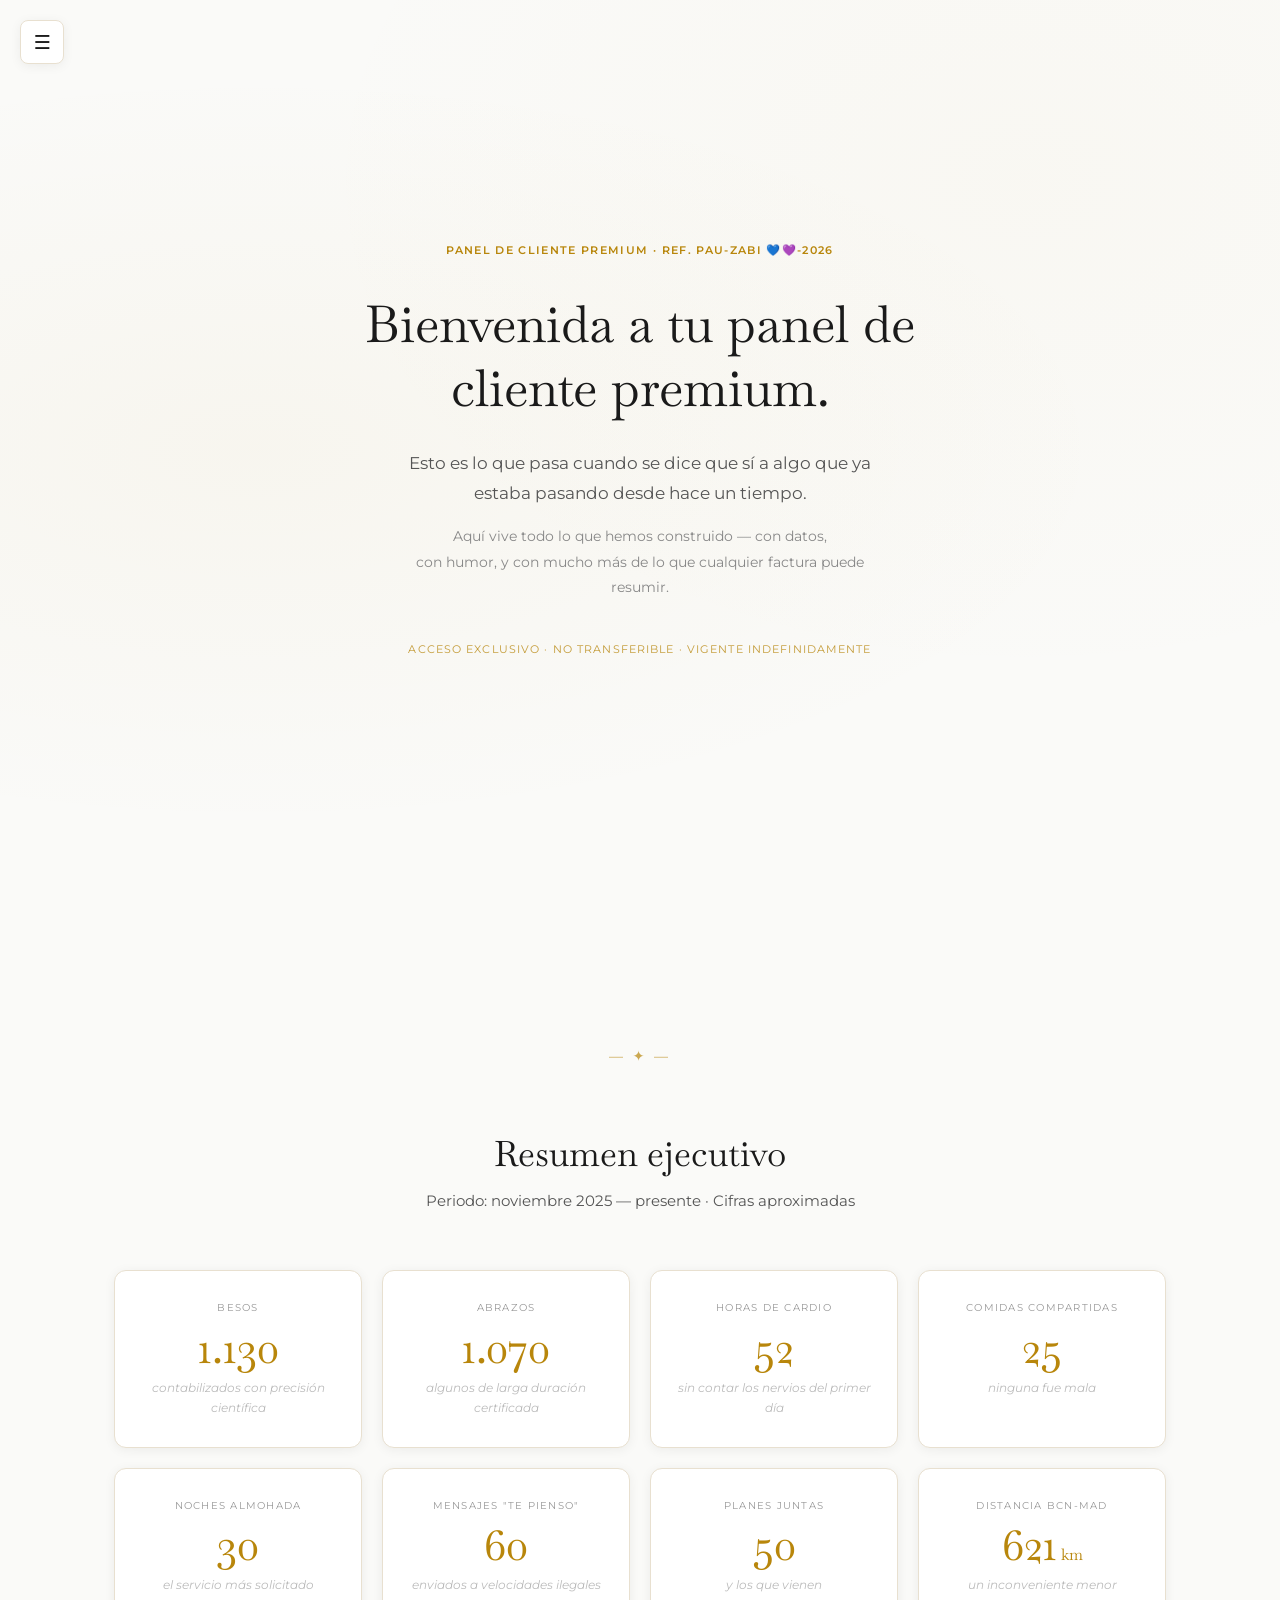
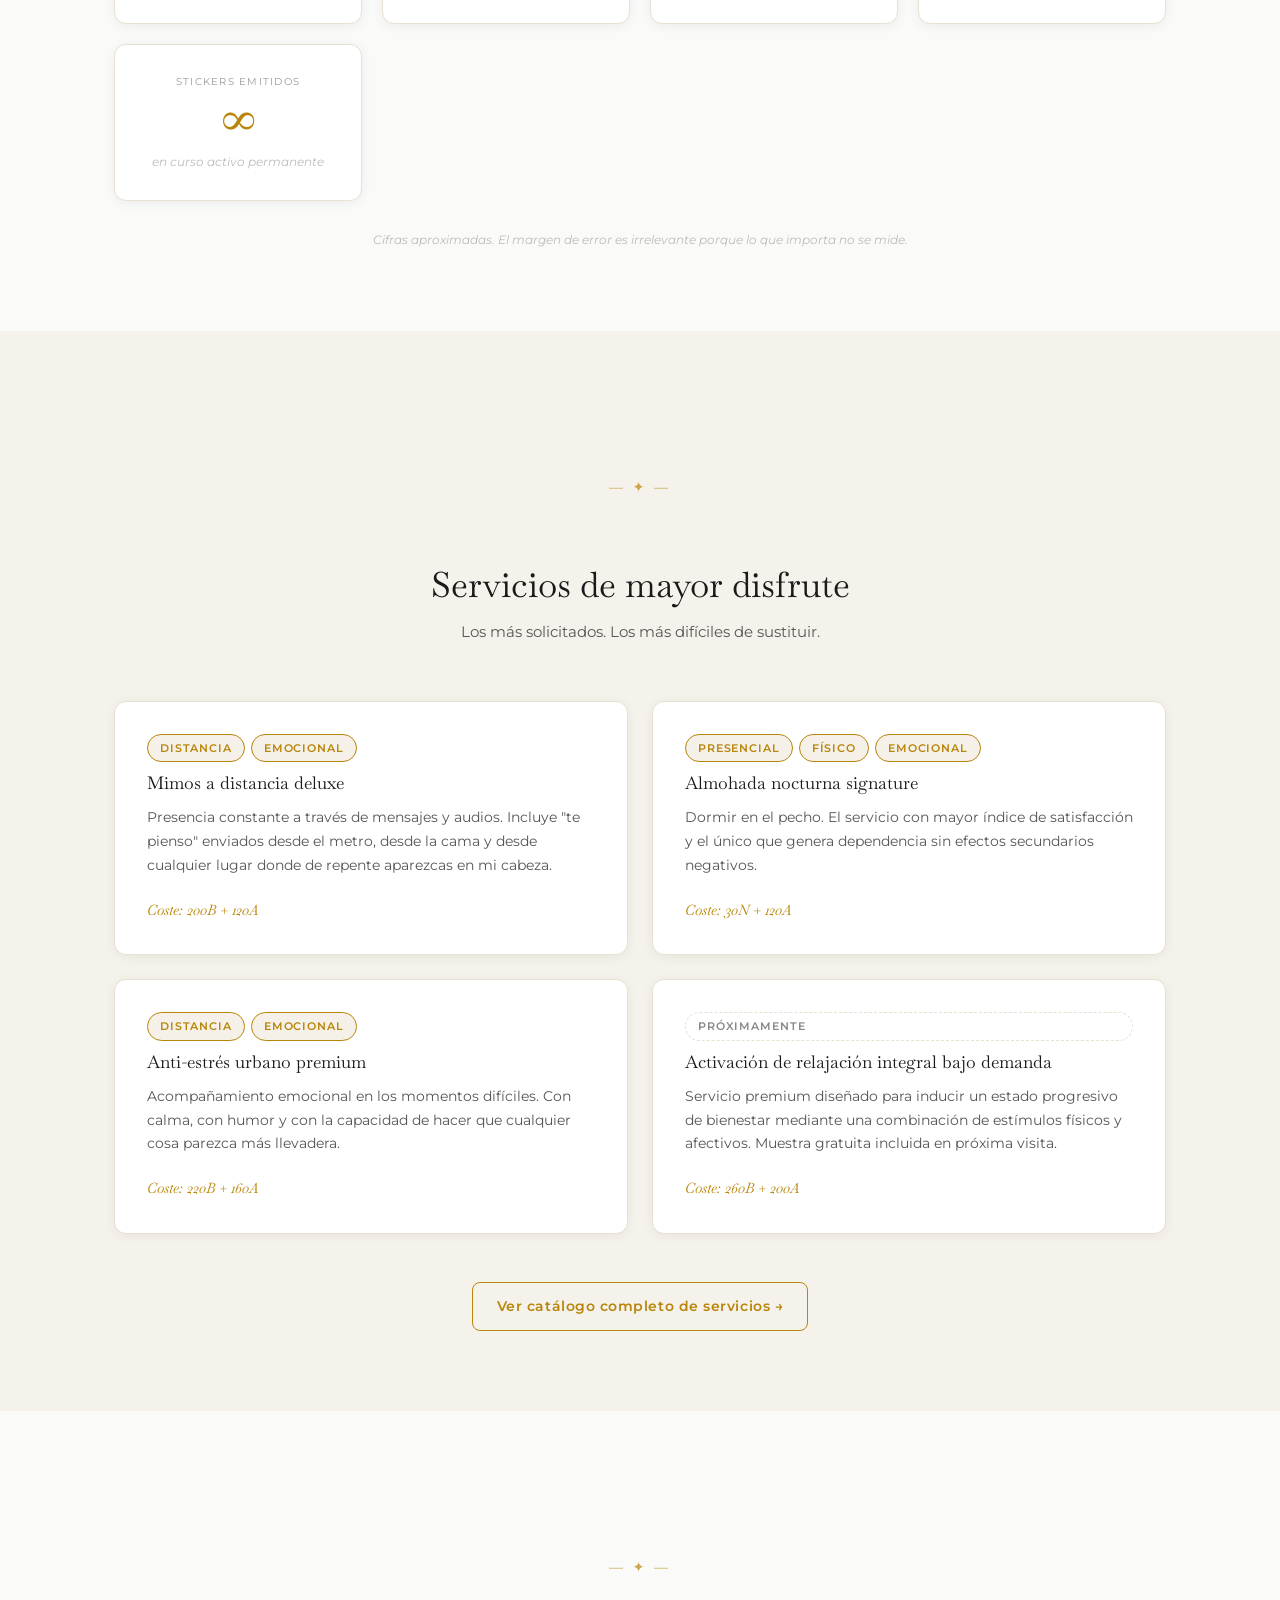
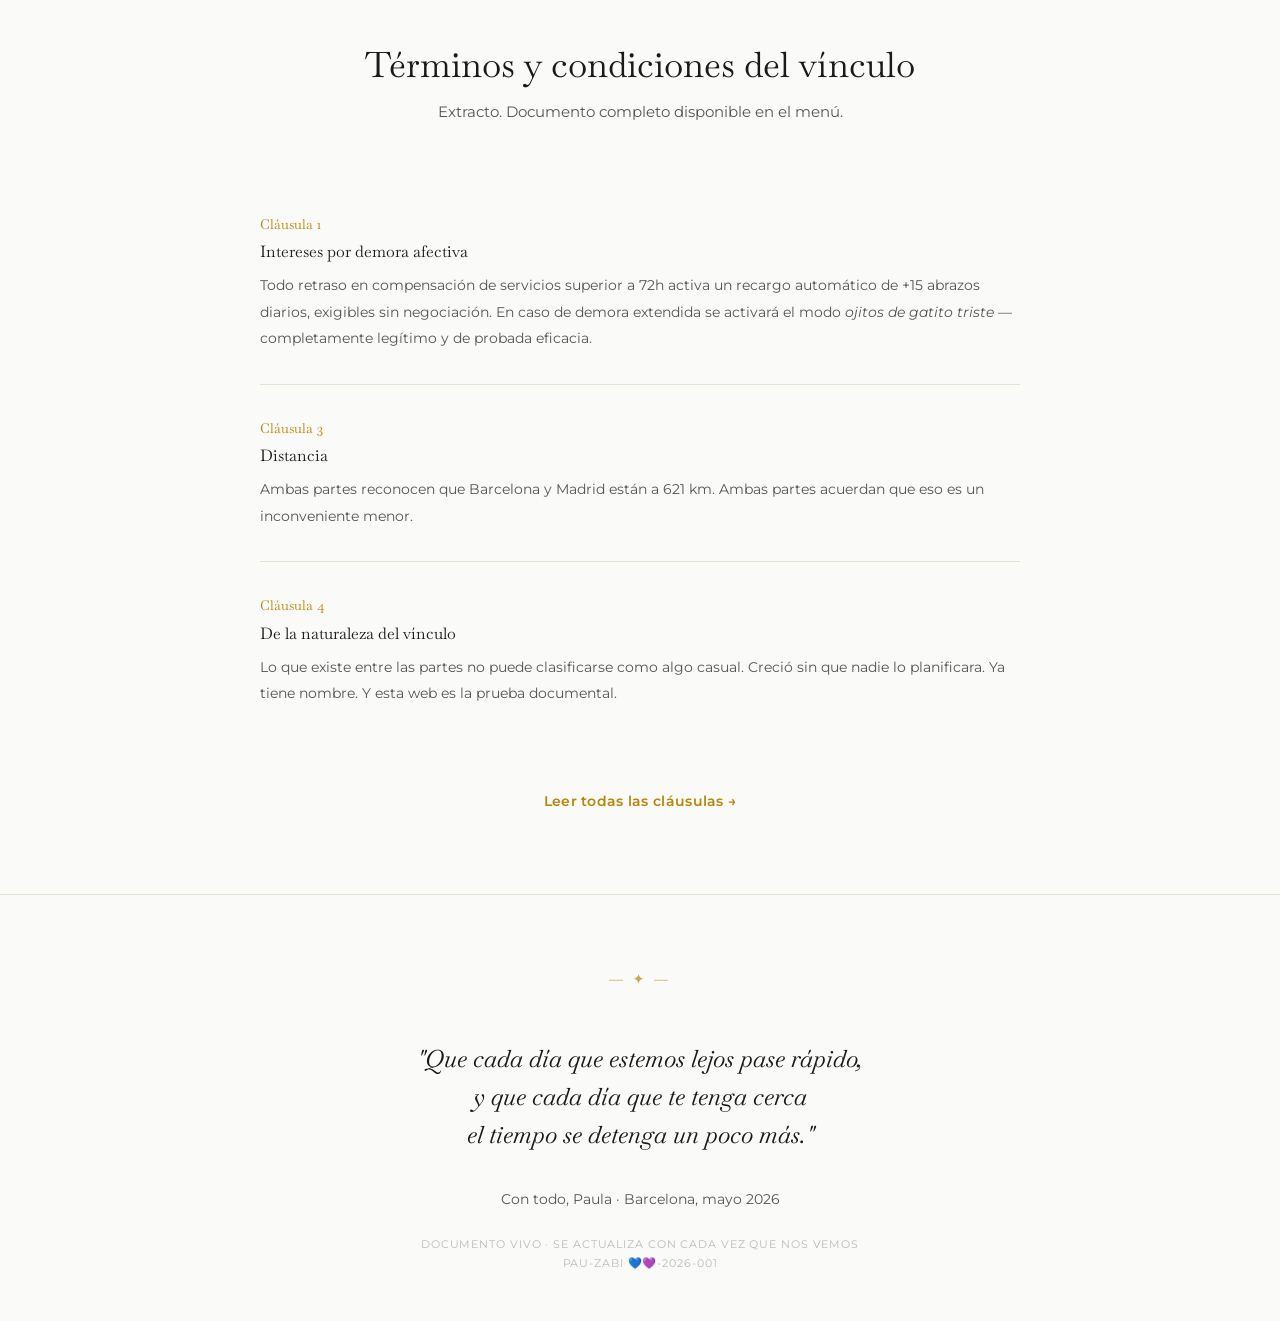
==== commit 086c0b62: "Nuevos cambios" ====
--- a/index.html
+++ b/index.html
@@ -1,265 +1,287 @@
-<!DOCTYPE html>
+<!doctype html>
 <html lang="es">
-<head>
-  <meta charset="UTF-8" />
-  <meta name="viewport" content="width=device-width, initial-scale=1.0" />
-  <title>Panel de Cliente Premium · PAU-ZABI 💙💜-2025</title>
-  <meta name="description" content="Panel de cliente premium. Acceso exclusivo. No transferible." />
-  <link rel="stylesheet" href="css/main.css" />
-  <style>
-    /* Page-specific */
-    .section { padding: 80px 0; }
-    .section--alt { background: #F5F2EC; }
-    .metrics-note {
-      text-align: center;
-      font-size: 0.78rem;
-      font-style: italic;
-      color: #bbb;
-      margin-top: 28px;
-    }
-    .cta-center { text-align: center; margin-top: 48px; }
-    .clausulas-preview { max-width: 760px; margin: 0 auto; }
-    .clausula-preview-item {
-      padding: 32px 0;
-      border-bottom: 1px solid var(--border);
-    }
-    .clausula-preview-item:last-child { border-bottom: none; }
-    .clausula-preview-item .num {
-      font-family: var(--font-serif);
-      color: var(--gold);
-      font-size: 0.85rem;
-      margin-bottom: 6px;
-    }
-    .clausula-preview-item h3 {
-      font-size: 1rem;
-      margin-bottom: 10px;
-    }
-    .clausula-preview-item p {
-      font-size: 0.9rem;
-      color: var(--text-secondary);
-      line-height: 1.85;
-    }
-</style>
-</head>
-<body>
-
-  <!-- BURGER -->
-  <button class="burger-btn" id="burger-btn" aria-label="Abrir menú">☰</button>
-  <div class="menu-overlay" id="menu-overlay"></div>
-  <aside class="menu-drawer" id="menu-drawer" role="navigation" aria-label="Navegación principal">
-    <button class="menu-close" id="menu-close" aria-label="Cerrar menú">✕</button>
-    <div class="menu-drawer__header">
-      <span class="label">PAU-ZABI 💙💜-2025</span>
-      <p>Panel de cliente premium</p>
-    </div>
-    <nav>
-      <ul>
-        <li><a href="index.html">Inicio</a></li>
-        <li><a href="carta.html">La carta</a></li>
-        <li><a href="services.html">Todos los servicios</a></li>
-        <li><a href="invoices.html">Facturas</a></li>
-        <li><a href="clausulas.html">Cláusulas completas</a></li>
-        <hr class="menu-separator" />
-        <li class="admin-only" style="display:none;">
-          <a href="invoices.html?admin=1" class="admin-link">↳ Vista Admin</a>
-        </li>
-      </ul>
-    </nav>
-  </aside>
-
-  <!-- HERO -->
-  <section class="hero" id="hero">
-    <div class="hero-inner" id="hero-parallax">
-      <span class="label">PANEL DE CLIENTE PREMIUM · REF. PAU-ZABI 💙💜-2025</span>
-      <h1>Bienvenida a tu panel de cliente premium.</h1>
-      <p class="subtitle">
-        Esto es lo que pasa cuando dices que sí a algo<br>
-        que ya estaba pasando desde hace un tiempo.
-      </p>
-      <p class="secondary">
-        Aquí vive todo lo que hemos construido — con datos,<br>
-        con humor, y con mucho más de lo que cualquier factura puede resumir.
-      </p>
-      <span class="legal-note">Acceso exclusivo · No transferible · Vigente indefinidamente</span>
-    </div>
-  </section>
-
-  <!-- DASHBOARD -->
-  <section class="section" id="dashboard">
-    <div class="container">
-      <div class="divider">— ✦ —</div>
-      <div class="section-header">
-        <h2>Resumen ejecutivo</h2>
-        <p>Periodo: septiembre 2025 — presente · Cifras aproximadas</p>
-      </div>
-
-      <div class="grid-4">
-        <div class="metric-card">
-          <div class="metric-label">Besos</div>
-          <div class="metric-value">1.130</div>
-          <div class="metric-sub">contabilizados con precisión científica</div>
-        </div>
-        <div class="metric-card">
-          <div class="metric-label">Abrazos</div>
-          <div class="metric-value">1.070</div>
-          <div class="metric-sub">algunos de larga duración certificada</div>
-        </div>
-        <div class="metric-card">
-          <div class="metric-label">Horas de cardio</div>
-          <div class="metric-value">52</div>
-          <div class="metric-sub">sin contar los nervios del primer día</div>
-        </div>
-        <div class="metric-card">
-          <div class="metric-label">Comidas compartidas</div>
-          <div class="metric-value">25</div>
-          <div class="metric-sub">ninguna fue mala</div>
-        </div>
-        <div class="metric-card">
-          <div class="metric-label">Noches almohada</div>
-          <div class="metric-value">30</div>
-          <div class="metric-sub">el servicio más solicitado</div>
-        </div>
-        <div class="metric-card">
-          <div class="metric-label">Mensajes "te pienso"</div>
-          <div class="metric-value">60</div>
-          <div class="metric-sub">enviados a velocidades ilegales</div>
-        </div>
-        <div class="metric-card">
-          <div class="metric-label">Planes juntas</div>
-          <div class="metric-value">50</div>
-          <div class="metric-sub">y los que vienen</div>
-        </div>
-        <div class="metric-card">
-          <div class="metric-label">Distancia BCN-MAD</div>
-          <div class="metric-value">621<span style="font-size:1rem;"> km</span></div>
-          <div class="metric-sub">un inconveniente menor</div>
-        </div>
-      </div>
-
-      <p class="metrics-note">
-        Cifras aproximadas. El margen de error es irrelevante porque lo que importa no se mide.
-      </p>
-    </div>
-  </section>
-
-  <!-- SERVICIOS DESTACADOS -->
-  <section class="section section--alt" id="servicios-destacados">
-    <div class="container">
-      <div class="divider">— ✦ —</div>
-      <div class="section-header">
-        <h2>Servicios de mayor disfrute</h2>
-        <p>Los más solicitados. Los más difíciles de sustituir.</p>
-      </div>
-
-      <div class="grid-2">
-        <a href="services.html?service=mimos-distancia" class="featured-card featured-card--link">
-          <span class="pill pill--distancia">Distancia</span>
-          <h3>Mimos a distancia deluxe</h3>
-          <p class="desc">
-            Presencia constante a través de mensajes y audios. Incluye "te pienso" enviados desde el metro,
-            desde la cama y desde cualquier lugar donde de repente aparezcas en mi cabeza.
-          </p>
-          <span class="cost-tag">Coste: 200B + 120A</span>
-        </a>
-
-        <a href="services.html?service=almohada-nocturna" class="featured-card featured-card--link">
-          <span class="pill pill--presencial">Presencial</span>
-          <h3>Almohada nocturna signature</h3>
-          <p class="desc">
-            Dormir en el pecho. El servicio con mayor índice de satisfacción y el único que genera
-            dependencia sin efectos secundarios negativos.
-          </p>
-          <span class="cost-tag">Coste: 30N + 120A</span>
-        </a>
-
-        <a href="services.html?service=antistress-urbano" class="featured-card featured-card--link">
-          <span class="pill pill--distancia">Distancia</span>
-          <h3>Anti-estrés urbano premium</h3>
-          <p class="desc">
-            Acompañamiento emocional en los momentos difíciles. Con calma, con humor y con la capacidad
-            de hacer que cualquier cosa parezca más llevadera.
-          </p>
-          <span class="cost-tag">Coste: 220B + 160A</span>
-        </a>
-
-        <a href="services.html?service=relajacion-integral" class="featured-card featured-card--link">
-          <span class="pill pill--upcoming">Próximamente</span>
-          <h3>Activación de relajación integral bajo demanda</h3>
-          <p class="desc">
-            Servicio premium diseñado para inducir un estado progresivo de bienestar mediante una combinación
-            de estímulos físicos y afectivos. Muestra gratuita incluida en próxima visita.
-          </p>
-          <span class="cost-tag">Coste: 260B + 200A</span>
-        </a>
-      </div>
-
-      <div class="cta-center">
-        <a href="services.html" class="btn btn--outline">Ver catálogo completo de servicios →</a>
-      </div>
-    </div>
-  </section>
-
-  <!-- CLÁUSULAS EXTRACTO -->
-  <section class="section" id="clausulas-preview">
-    <div class="container">
-      <div class="divider">— ✦ —</div>
-      <div class="section-header">
-        <h2>Términos y condiciones del vínculo</h2>
-        <p>Extracto. Documento completo disponible en el menú.</p>
-      </div>
-
-      <div class="clausulas-preview">
-        <div class="clausula-preview-item">
-          <div class="num">Cláusula 1</div>
-          <h3>Intereses por demora afectiva</h3>
-          <p>
-            Todo retraso en compensación de servicios superior a 72h activa un recargo automático de +15 abrazos diarios,
-            exigibles sin negociación. En caso de demora extendida se activará el modo <em>ojitos de gatito triste</em> —
-            completamente legítimo y de probada eficacia.
-          </p>
-        </div>
-        <div class="clausula-preview-item">
-          <div class="num">Cláusula 3</div>
-          <h3>Distancia</h3>
-          <p>
-            Ambas partes reconocen que Barcelona y Madrid están a 621 km.
-            Ambas partes acuerdan que eso es un inconveniente menor.
-          </p>
-        </div>
-        <div class="clausula-preview-item">
-          <div class="num">Cláusula 4</div>
-          <h3>De la naturaleza del vínculo</h3>
-          <p>
-            Lo que existe entre las partes no puede clasificarse como algo casual.
-            Creció sin que nadie lo planificara. Ya tiene nombre.
-            Y esta web es la prueba documental.
-          </p>
-        </div>
-      </div>
-
-      <div class="cta-center">
-        <a href="clausulas.html" class="gold-link">Leer todas las cláusulas →</a>
-      </div>
-    </div>
-  </section>
-
-  <!-- FOOTER -->
-  <footer class="footer">
-    <div class="container container--narrow">
-      <div class="divider" style="margin:0 0 48px;">— ✦ —</div>
-      <p class="footer__quote">
-        "Que cada día que estemos lejos pase rápido,<br>
-        y que cada día que te tenga cerca<br>
-        el tiempo se detenga un poco más."
-      </p>
-      <p class="footer__firma">Con todo, Paula · Barcelona, mayo 2026</p>
-      <p class="footer__legal">
-        Documento vivo · Se actualiza con cada vez que nos vemos<br>
-        PAU-ZABI 💙💜-FINAL-001
-      </p>
-    </div>
-  </footer>
-
-  <script src="js/main.js"></script>
-</body>
+  <head>
+    <meta charset="UTF-8" />
+    <meta name="viewport" content="width=device-width, initial-scale=1.0" />
+    <title>Panel de Cliente Premium · PAU-ZABI 💙💜-2026</title>
+    <meta
+      name="description"
+      content="Panel de cliente premium. Acceso exclusivo. No transferible."
+    />
+    <link rel="stylesheet" href="css/main.css" />
+  </head>
+  <body>
+    <!-- BURGER -->
+    <button class="burger-btn" id="burger-btn" aria-label="Abrir menú">
+      ☰
+    </button>
+    <div class="menu-overlay" id="menu-overlay"></div>
+    <aside
+      class="menu-drawer"
+      id="menu-drawer"
+      role="navigation"
+      aria-label="Navegación principal"
+    >
+      <button class="menu-close" id="menu-close" aria-label="Cerrar menú">
+        ✕
+      </button>
+      <div class="menu-drawer__header">
+        <span class="label">PAU-ZABI 💙💜-2026</span>
+        <p>Panel de cliente premium</p>
+      </div>
+      <nav>
+        <ul>
+          <li><a href="index.html">Inicio</a></li>
+          <li><a href="carta.html">La carta</a></li>
+          <li><a href="services.html">Todos los servicios</a></li>
+          <li><a href="invoices.html">Facturas</a></li>
+          <li><a href="clausulas.html">Cláusulas completas</a></li>
+          <hr class="menu-separator" />
+          <li class="admin-only" style="display: none">
+            <a href="invoices.html?admin=1" class="admin-link">↳ Vista Admin</a>
+          </li>
+        </ul>
+      </nav>
+    </aside>
+
+    <!-- HERO -->
+    <section class="hero" id="hero">
+      <div class="hero-inner" id="hero-parallax">
+        <span class="label"
+          >PANEL DE CLIENTE PREMIUM · REF. PAU-ZABI 💙💜-2026</span
+        >
+        <h1>Bienvenida a tu panel de cliente premium.</h1>
+        <p class="subtitle">
+          Esto es lo que pasa cuando se dice que sí a algo que ya estaba pasando
+          desde hace un tiempo.
+        </p>
+        <p class="secondary">
+          Aquí vive todo lo que hemos construido — con datos,<br />
+          con humor, y con mucho más de lo que cualquier factura puede resumir.
+        </p>
+        <span class="legal-note"
+          >Acceso exclusivo · No transferible · Vigente indefinidamente</span
+        >
+      </div>
+    </section>
+
+    <!-- DASHBOARD -->
+    <section class="section" id="dashboard">
+      <div class="container">
+        <div class="divider">— ✦ —</div>
+        <div class="section-header">
+          <h2>Resumen ejecutivo</h2>
+          <p>Periodo: noviembre 2025 — presente · Cifras aproximadas</p>
+        </div>
+
+        <div class="grid-4">
+          <div class="metric-card">
+            <div class="metric-label">Besos</div>
+            <div class="metric-value">1.130</div>
+            <div class="metric-sub">
+              contabilizados con precisión científica
+            </div>
+          </div>
+          <div class="metric-card">
+            <div class="metric-label">Abrazos</div>
+            <div class="metric-value">1.070</div>
+            <div class="metric-sub">algunos de larga duración certificada</div>
+          </div>
+          <div class="metric-card">
+            <div class="metric-label">Horas de cardio</div>
+            <div class="metric-value">52</div>
+            <div class="metric-sub">sin contar los nervios del primer día</div>
+          </div>
+          <div class="metric-card">
+            <div class="metric-label">Comidas compartidas</div>
+            <div class="metric-value">25</div>
+            <div class="metric-sub">ninguna fue mala</div>
+          </div>
+          <div class="metric-card">
+            <div class="metric-label">Noches almohada</div>
+            <div class="metric-value">30</div>
+            <div class="metric-sub">el servicio más solicitado</div>
+          </div>
+          <div class="metric-card">
+            <div class="metric-label">Mensajes "te pienso"</div>
+            <div class="metric-value">60</div>
+            <div class="metric-sub">enviados a velocidades ilegales</div>
+          </div>
+          <div class="metric-card">
+            <div class="metric-label">Planes juntas</div>
+            <div class="metric-value">50</div>
+            <div class="metric-sub">y los que vienen</div>
+          </div>
+          <div class="metric-card">
+            <div class="metric-label">Distancia BCN-MAD</div>
+            <div class="metric-value">
+              621<span style="font-size: 1rem"> km</span>
+            </div>
+            <div class="metric-sub">un inconveniente menor</div>
+          </div>
+          <div class="metric-card">
+            <div class="metric-label">Stickers emitidos</div>
+            <div class="metric-value">∞</div>
+            <div class="metric-sub">en curso activo permanente</div>
+          </div>
+        </div>
+
+        <p class="metrics-note">
+          Cifras aproximadas. El margen de error es irrelevante porque lo que
+          importa no se mide.
+        </p>
+      </div>
+    </section>
+
+    <!-- SERVICIOS DESTACADOS -->
+    <section class="section section--alt" id="servicios-destacados">
+      <div class="container">
+        <div class="divider">— ✦ —</div>
+        <div class="section-header">
+          <h2>Servicios de mayor disfrute</h2>
+          <p>Los más solicitados. Los más difíciles de sustituir.</p>
+        </div>
+
+        <div class="grid-2">
+          <a
+            href="services.html?service=mimos-distancia"
+            class="featured-card featured-card--link"
+          >
+            <div style="display:flex;flex-wrap:wrap;gap:6px;">
+              <span class="pill pill--cat">Distancia</span>
+              <span class="pill pill--cat">Emocional</span>
+            </div>
+            <h3>Mimos a distancia deluxe</h3>
+            <p class="desc">
+              Presencia constante a través de mensajes y audios. Incluye "te
+              pienso" enviados desde el metro, desde la cama y desde cualquier
+              lugar donde de repente aparezcas en mi cabeza.
+            </p>
+            <span class="cost-tag">Coste: 200B + 120A</span>
+          </a>
+
+          <a
+            href="services.html?service=almohada-nocturna"
+            class="featured-card featured-card--link"
+          >
+            <div style="display:flex;flex-wrap:wrap;gap:6px;">
+              <span class="pill pill--cat">Presencial</span>
+              <span class="pill pill--cat">Físico</span>
+              <span class="pill pill--cat">Emocional</span>
+            </div>
+            <h3>Almohada nocturna signature</h3>
+            <p class="desc">
+              Dormir en el pecho. El servicio con mayor índice de satisfacción y
+              el único que genera dependencia sin efectos secundarios negativos.
+            </p>
+            <span class="cost-tag">Coste: 30N + 120A</span>
+          </a>
+
+          <a
+            href="services.html?service=antistress-urbano"
+            class="featured-card featured-card--link"
+          >
+            <div style="display:flex;flex-wrap:wrap;gap:6px;">
+              <span class="pill pill--cat">Distancia</span>
+              <span class="pill pill--cat">Emocional</span>
+            </div>
+            <h3>Anti-estrés urbano premium</h3>
+            <p class="desc">
+              Acompañamiento emocional en los momentos difíciles. Con calma, con
+              humor y con la capacidad de hacer que cualquier cosa parezca más
+              llevadera.
+            </p>
+            <span class="cost-tag">Coste: 220B + 160A</span>
+          </a>
+
+          <a
+            href="services.html?service=relajacion-integral"
+            class="featured-card featured-card--link"
+          >
+            <span class="pill pill--upcoming">Próximamente</span>
+            <h3>Activación de relajación integral bajo demanda</h3>
+            <p class="desc">
+              Servicio premium diseñado para inducir un estado progresivo de
+              bienestar mediante una combinación de estímulos físicos y
+              afectivos. Muestra gratuita incluida en próxima visita.
+            </p>
+            <span class="cost-tag">Coste: 260B + 200A</span>
+          </a>
+        </div>
+
+        <div class="cta-center">
+          <a href="services.html" class="btn btn--outline"
+            >Ver catálogo completo de servicios →</a
+          >
+        </div>
+      </div>
+    </section>
+
+    <!-- CLÁUSULAS EXTRACTO -->
+    <section class="section" id="clausulas-preview">
+      <div class="container">
+        <div class="divider">— ✦ —</div>
+        <div class="section-header">
+          <h2>Términos y condiciones del vínculo</h2>
+          <p>Extracto. Documento completo disponible en el menú.</p>
+        </div>
+
+        <div class="clausulas-preview">
+          <div class="clausula-preview-item">
+            <div class="num">Cláusula 1</div>
+            <h3>Intereses por demora afectiva</h3>
+            <p>
+              Todo retraso en compensación de servicios superior a 72h activa un
+              recargo automático de +15 abrazos diarios, exigibles sin
+              negociación. En caso de demora extendida se activará el modo
+              <em>ojitos de gatito triste</em> — completamente legítimo y de
+              probada eficacia.
+            </p>
+          </div>
+          <div class="clausula-preview-item">
+            <div class="num">Cláusula 3</div>
+            <h3>Distancia</h3>
+            <p>
+              Ambas partes reconocen que Barcelona y Madrid están a 621 km.
+              Ambas partes acuerdan que eso es un inconveniente menor.
+            </p>
+          </div>
+          <div class="clausula-preview-item">
+            <div class="num">Cláusula 4</div>
+            <h3>De la naturaleza del vínculo</h3>
+            <p>
+              Lo que existe entre las partes no puede clasificarse como algo
+              casual. Creció sin que nadie lo planificara. Ya tiene nombre. Y
+              esta web es la prueba documental.
+            </p>
+          </div>
+        </div>
+
+        <div class="cta-center">
+          <a href="clausulas.html" class="gold-link"
+            >Leer todas las cláusulas →</a
+          >
+        </div>
+      </div>
+    </section>
+
+    <!-- FOOTER -->
+    <footer class="footer">
+      <div class="container container--narrow">
+        <div class="divider" style="margin: 0 0 48px">— ✦ —</div>
+        <p class="footer__quote">
+          "Que cada día que estemos lejos pase rápido,<br />
+          y que cada día que te tenga cerca<br />
+          el tiempo se detenga un poco más."
+        </p>
+        <p class="footer__firma">Con todo, Paula · Barcelona, mayo 2026</p>
+        <p class="footer__legal">
+          Documento vivo · Se actualiza con cada vez que nos vemos<br />
+          PAU-ZABI 💙💜-2026-001
+        </p>
+      </div>
+    </footer>
+
+    <script src="js/main.js"></script>
+  </body>
 </html>
--- a/css/main.css
+++ b/css/main.css
@@ -1,25 +1,33 @@
-@import url('https://fonts.googleapis.com/css2?family=Baskervville:ital@0;1&family=Montserrat:wght@400;500;600;700&display=swap');
+@import url("https://fonts.googleapis.com/css2?family=Baskervville:ital@0;1&family=Montserrat:wght@400;500;600;700&display=swap");
 
 /* ===== VARIABLES ===== */
 :root {
-  --bg: #FAFAF8;
+  --bg: #fafaf8;
   --text: #1a1a1a;
   --text-secondary: #555;
-  --gold: #B8860B;
-  --gold-light: #D4A843;
-  --border: #E8E0D0;
-  --card: #FFFFFF;
-  --admin: #2C5282;
-  --shadow: 0 2px 12px rgba(0,0,0,0.06);
+  --gold: #b8860b;
+  --gold-light: #d4a843;
+  --border: #e8e0d0;
+  --card: #ffffff;
+  --admin: #2c5282;
+  --shadow: 0 2px 12px rgba(0, 0, 0, 0.06);
   --radius-card: 12px;
   --radius-btn: 8px;
-  --font-serif: 'Baskervville', Georgia, serif;
-  --font-sans: 'Montserrat', system-ui, sans-serif;
+  --font-serif: "Baskervville", Georgia, serif;
+  --font-sans: "Montserrat", system-ui, sans-serif;
 }
 
 /* ===== RESET ===== */
-*, *::before, *::after { box-sizing: border-box; margin: 0; padding: 0; }
-html { scroll-behavior: smooth; }
+*,
+*::before,
+*::after {
+  box-sizing: border-box;
+  margin: 0;
+  padding: 0;
+}
+html {
+  scroll-behavior: smooth;
+}
 body {
   font-family: var(--font-sans);
   font-size: 16px;
@@ -28,15 +36,36 @@
   line-height: 1.7;
   min-height: 100vh;
 }
-img { max-width: 100%; display: block; }
-a { color: inherit; text-decoration: none; }
-button { cursor: pointer; font-family: inherit; }
+img {
+  max-width: 100%;
+  display: block;
+}
+a {
+  color: inherit;
+  text-decoration: none;
+}
+button {
+  cursor: pointer;
+  font-family: inherit;
+}
 
 /* ===== TIPOGRAFÍA ===== */
-h1, h2, h3 { font-family: var(--font-serif); font-weight: normal; line-height: 1.25; }
-h1 { font-size: clamp(2rem, 5vw, 3.2rem); }
-h2 { font-size: clamp(1.5rem, 3vw, 2.2rem); }
-h3 { font-size: clamp(1.1rem, 2vw, 1.4rem); }
+h1,
+h2,
+h3 {
+  font-family: var(--font-serif);
+  font-weight: normal;
+  line-height: 1.25;
+}
+h1 {
+  font-size: clamp(2rem, 5vw, 3.2rem);
+}
+h2 {
+  font-size: clamp(1.5rem, 3vw, 2.2rem);
+}
+h3 {
+  font-size: clamp(1.1rem, 2vw, 1.4rem);
+}
 
 .label {
   font-size: 0.7rem;
@@ -59,8 +88,12 @@
   margin: 0 auto;
   padding: 0 24px;
 }
-.container--narrow { max-width: 720px; }
-.container--wide { max-width: 1280px; }
+.container--narrow {
+  max-width: 720px;
+}
+.container--wide {
+  max-width: 1280px;
+}
 
 /* ===== SEPARADOR DORADO ===== */
 .divider {
@@ -89,20 +122,28 @@
   font-size: 1.2rem;
   color: var(--text);
   box-shadow: var(--shadow);
-  transition: background 0.2s, border-color 0.2s;
-}
-.burger-btn:hover { background: #f0ede6; border-color: var(--gold); }
+  transition:
+    background 0.2s,
+    border-color 0.2s;
+}
+.burger-btn:hover {
+  background: #f0ede6;
+  border-color: var(--gold);
+}
 
 .menu-overlay {
   position: fixed;
   inset: 0;
-  background: rgba(0,0,0,0.4);
+  background: rgba(0, 0, 0, 0.4);
   z-index: 900;
   opacity: 0;
   pointer-events: none;
   transition: opacity 0.25s;
 }
-.menu-overlay.open { opacity: 1; pointer-events: all; }
+.menu-overlay.open {
+  opacity: 1;
+  pointer-events: all;
+}
 
 .menu-drawer {
   position: fixed;
@@ -114,19 +155,23 @@
   border-right: 1px solid var(--border);
   z-index: 950;
   transform: translateX(-100%);
-  transition: transform 0.28s cubic-bezier(.4,0,.2,1);
+  transition: transform 0.28s cubic-bezier(0.4, 0, 0.2, 1);
   display: flex;
   flex-direction: column;
   padding: 32px 28px;
 }
-.menu-drawer.open { transform: translateX(0); }
+.menu-drawer.open {
+  transform: translateX(0);
+}
 
 .menu-drawer__header {
   margin-bottom: 40px;
   padding-bottom: 20px;
   border-bottom: 1px solid var(--border);
 }
-.menu-drawer__header .label { font-size: 0.65rem; }
+.menu-drawer__header .label {
+  font-size: 0.65rem;
+}
 .menu-drawer__header p {
   font-family: var(--font-serif);
   font-size: 1rem;
@@ -134,9 +179,15 @@
   color: var(--text-secondary);
 }
 
-.menu-drawer nav { flex: 1; }
-.menu-drawer nav ul { list-style: none; }
-.menu-drawer nav li { margin-bottom: 4px; }
+.menu-drawer nav {
+  flex: 1;
+}
+.menu-drawer nav ul {
+  list-style: none;
+}
+.menu-drawer nav li {
+  margin-bottom: 4px;
+}
 .menu-drawer nav a {
   display: block;
   padding: 10px 0;
@@ -145,8 +196,13 @@
   border-bottom: 1px solid transparent;
   transition: color 0.2s;
 }
-.menu-drawer nav a:hover { color: var(--gold); }
-.menu-drawer nav a.active { color: var(--gold); font-weight: 600; }
+.menu-drawer nav a:hover {
+  color: var(--gold);
+}
+.menu-drawer nav a.active {
+  color: var(--gold);
+  font-weight: 600;
+}
 
 .menu-separator {
   border: none;
@@ -159,7 +215,9 @@
   font-size: 0.85rem;
   letter-spacing: 0.04em;
 }
-.menu-drawer nav a.admin-link:hover { color: #1a3a6b; }
+.menu-drawer nav a.admin-link:hover {
+  color: #1a3a6b;
+}
 
 .menu-close {
   position: absolute;
@@ -172,7 +230,9 @@
   padding: 4px 8px;
   border-radius: 4px;
 }
-.menu-close:hover { color: var(--text); }
+.menu-close:hover {
+  color: var(--text);
+}
 
 /* ===== CARDS ===== */
 .card {
@@ -209,21 +269,29 @@
   border: 1.5px solid var(--gold);
   color: white;
 }
-.btn--solid:hover { background: #9a720a; border-color: #9a720a; }
+.btn--solid:hover {
+  background: #9a720a;
+  border-color: #9a720a;
+}
 
 .btn--ghost {
   background: transparent;
   border: 1px solid var(--border);
   color: var(--text-secondary);
 }
-.btn--ghost:hover { border-color: var(--gold); color: var(--gold); }
+.btn--ghost:hover {
+  border-color: var(--gold);
+  color: var(--gold);
+}
 
 .btn--admin {
   background: var(--admin);
   border: 1.5px solid var(--admin);
   color: white;
 }
-.btn--admin:hover { background: #1a3a6b; }
+.btn--admin:hover {
+  background: #1a3a6b;
+}
 
 /* ===== PILLS / TAGS ===== */
 .pill {
@@ -235,19 +303,30 @@
   letter-spacing: 0.08em;
   text-transform: uppercase;
 }
-.pill--gold { background: #FDF6E3; color: var(--gold); border: 1px solid #e8d5a0; }
-.pill--presencial { background: #EFF6FF; color: #2563EB; border: 1px solid #bfdbfe; }
-.pill--distancia { background: #F0FDF4; color: #16a34a; border: 1px solid #bbf7d0; }
-.pill--fisico { background: #FFF7ED; color: #ea580c; border: 1px solid #fed7aa; }
-.pill--emocional { background: #FDF4FF; color: #9333ea; border: 1px solid #e9d5ff; }
-.pill--upcoming { background: #F8FAFC; color: #64748b; border: 1.5px dashed #cbd5e1; }
+.pill--gold,
+.pill--cat,
+.pill--presencial,
+.pill--distancia,
+.pill--fisico,
+.pill--emocional {
+  background: #f5f0e8;
+  color: var(--gold);
+  border: 1px solid var(--gold);
+}
+.pill--upcoming {
+  background: #ffffff;
+  color: #888;
+  border: 1.5px dashed var(--border);
+}
 
 /* ===== SECTION HEADER ===== */
 .section-header {
   text-align: center;
   margin-bottom: 56px;
 }
-.section-header h2 { margin-bottom: 12px; }
+.section-header h2 {
+  margin-bottom: 12px;
+}
 .section-header p {
   color: var(--text-secondary);
   font-size: 0.95rem;
@@ -256,9 +335,21 @@
 }
 
 /* ===== GRIDS ===== */
-.grid-2 { display: grid; grid-template-columns: 1fr 1fr; gap: 24px; }
-.grid-3 { display: grid; grid-template-columns: repeat(3, 1fr); gap: 24px; }
-.grid-4 { display: grid; grid-template-columns: repeat(4, 1fr); gap: 20px; }
+.grid-2 {
+  display: grid;
+  grid-template-columns: 1fr 1fr;
+  gap: 24px;
+}
+.grid-3 {
+  display: grid;
+  grid-template-columns: repeat(3, 1fr);
+  gap: 24px;
+}
+.grid-4 {
+  display: grid;
+  grid-template-columns: repeat(4, 1fr);
+  gap: 20px;
+}
 
 /* ===== PAGE HEADER ===== */
 .page-header {
@@ -267,8 +358,13 @@
   border-bottom: 1px solid var(--border);
   margin-bottom: 64px;
 }
-.page-header .label { margin-bottom: 16px; display: block; }
-.page-header h1 { margin-bottom: 16px; }
+.page-header .label {
+  margin-bottom: 16px;
+  display: block;
+}
+.page-header h1 {
+  margin-bottom: 16px;
+}
 .page-header .intro {
   max-width: 600px;
   margin: 16px auto 0;
@@ -286,7 +382,9 @@
   border-bottom: 1px solid transparent;
   transition: border-color 0.2s;
 }
-.gold-link:hover { border-color: var(--gold); }
+.gold-link:hover {
+  border-color: var(--gold);
+}
 
 /* ===== FOOTER ===== */
 .footer {
@@ -315,18 +413,20 @@
   text-transform: uppercase;
 }
 
-
 /* ===== DRAWER (services) ===== */
 .drawer-overlay {
   position: fixed;
   inset: 0;
-  background: rgba(0,0,0,0.45);
+  background: rgba(0, 0, 0, 0.45);
   z-index: 800;
   opacity: 0;
   pointer-events: none;
   transition: opacity 0.25s;
 }
-.drawer-overlay.open { opacity: 1; pointer-events: all; }
+.drawer-overlay.open {
+  opacity: 1;
+  pointer-events: all;
+}
 
 .service-drawer {
   position: fixed;
@@ -338,11 +438,13 @@
   border-left: 1px solid var(--border);
   z-index: 810;
   transform: translateX(100%);
-  transition: transform 0.3s cubic-bezier(.4,0,.2,1);
+  transition: transform 0.3s cubic-bezier(0.4, 0, 0.2, 1);
   overflow-y: auto;
   padding: 40px 36px;
 }
-.service-drawer.open { transform: translateX(0); }
+.service-drawer.open {
+  transform: translateX(0);
+}
 
 .drawer-nav {
   display: flex;
@@ -350,7 +452,10 @@
   justify-content: space-between;
   margin-bottom: 32px;
 }
-.drawer-nav-arrows { display: flex; gap: 8px; }
+.drawer-nav-arrows {
+  display: flex;
+  gap: 8px;
+}
 .drawer-arrow {
   background: var(--card);
   border: 1px solid var(--border);
@@ -360,8 +465,14 @@
   color: var(--text-secondary);
   transition: all 0.2s;
 }
-.drawer-arrow:hover:not(:disabled) { border-color: var(--gold); color: var(--gold); }
-.drawer-arrow:disabled { opacity: 0.3; cursor: not-allowed; }
+.drawer-arrow:hover:not(:disabled) {
+  border-color: var(--gold);
+  color: var(--gold);
+}
+.drawer-arrow:disabled {
+  opacity: 0.3;
+  cursor: not-allowed;
+}
 .drawer-close {
   background: none;
   border: none;
@@ -370,7 +481,9 @@
   padding: 4px 8px;
   border-radius: 4px;
 }
-.drawer-close:hover { color: var(--text); }
+.drawer-close:hover {
+  color: var(--text);
+}
 
 .drawer-content h3 {
   font-size: 1.5rem;
@@ -411,13 +524,13 @@
   gap: 10px;
 }
 .drawer-content ul li::before {
-  content: '—';
+  content: "—";
   color: var(--gold);
   flex-shrink: 0;
   margin-top: 1px;
 }
 .drawer-note {
-  background: #FFFBF0;
+  background: #fffbf0;
   border: 1px solid #e8d5a0;
   border-radius: 8px;
   padding: 16px;
@@ -426,8 +539,36 @@
   font-style: italic;
   margin-top: 20px;
 }
+.drawer-note--promo {
+  background: #f5f0fb;
+  border-color: #c9b8e8;
+  color: #6b4f9e;
+}
 
 /* ===== FILTERS ===== */
+.search-bar {
+  margin-bottom: 16px;
+}
+.search-bar input {
+  width: 100%;
+  max-width: 380px;
+  padding: 10px 16px;
+  background: var(--card);
+  border: 1px solid var(--border);
+  border-radius: var(--radius-btn);
+  font-family: var(--font-sans);
+  font-size: 0.88rem;
+  color: var(--text);
+  outline: none;
+  transition: border-color 0.2s;
+}
+.search-bar input::placeholder {
+  color: #aaa;
+}
+.search-bar input:focus {
+  border-color: var(--gold);
+}
+
 .filters {
   display: flex;
   flex-wrap: wrap;
@@ -446,7 +587,10 @@
   color: var(--text-secondary);
   transition: all 0.2s;
 }
-.filter-btn:hover { border-color: var(--gold); color: var(--gold); }
+.filter-btn:hover {
+  border-color: var(--gold);
+  color: var(--gold);
+}
 .filter-btn.active {
   background: var(--gold);
   border-color: var(--gold);
@@ -456,17 +600,20 @@
 /* ===== SERVICE CARD ===== */
 .service-card {
   cursor: pointer;
-  transition: transform 0.2s, box-shadow 0.2s;
+  transition:
+    transform 0.2s,
+    box-shadow 0.2s;
 }
 .service-card:hover {
   transform: translateY(-2px);
-  box-shadow: 0 6px 24px rgba(0,0,0,0.1);
+  box-shadow: 0 6px 24px rgba(0, 0, 0, 0.1);
 }
 .service-card__top {
   display: flex;
   align-items: flex-start;
-  justify-content: space-between;
+  justify-content: start;
   margin-bottom: 12px;
+  gap: 6px;
 }
 .service-card h3 {
   font-size: 1.05rem;
@@ -538,7 +685,10 @@
   display: flex;
   flex-direction: column;
 }
-.featured-card h3 { font-size: 1.1rem; margin: 10px 0 12px; }
+.featured-card h3 {
+  font-size: 1.1rem;
+  margin: 10px 0 12px;
+}
 .featured-card .desc {
   font-size: 0.875rem;
   color: var(--text-secondary);
@@ -556,11 +706,13 @@
   cursor: pointer;
   text-decoration: none;
   color: inherit;
-  transition: transform 0.2s, box-shadow 0.2s;
+  transition:
+    transform 0.2s,
+    box-shadow 0.2s;
 }
 .featured-card--link:hover {
   transform: translateY(-3px);
-  box-shadow: 0 8px 28px rgba(0,0,0,0.1);
+  box-shadow: 0 8px 28px rgba(0, 0, 0, 0.1);
   border-color: var(--gold-light);
 }
 
@@ -569,7 +721,9 @@
   padding: 40px 0;
   border-bottom: 1px solid var(--border);
 }
-.clausula:last-child { border-bottom: none; }
+.clausula:last-child {
+  border-bottom: none;
+}
 .clausula-num {
   font-family: var(--font-serif);
   font-size: 0.85rem;
@@ -614,19 +768,21 @@
   font-size: 0.7rem;
   letter-spacing: 0.1em;
   text-transform: uppercase;
-  color: rgba(255,255,255,0.5);
+  color: rgba(255, 255, 255, 0.5);
   margin-bottom: 8px;
 }
-.invoice-meta { text-align: right; }
+.invoice-meta {
+  text-align: right;
+}
 .invoice-meta .inv-label {
   font-size: 0.65rem;
   text-transform: uppercase;
   letter-spacing: 0.08em;
-  color: rgba(255,255,255,0.4);
+  color: rgba(255, 255, 255, 0.4);
 }
 .invoice-meta .inv-value {
   font-size: 0.875rem;
-  color: rgba(255,255,255,0.85);
+  color: rgba(255, 255, 255, 0.85);
   margin-bottom: 8px;
 }
 .invoice-parties {
@@ -653,7 +809,9 @@
   font-size: 0.82rem;
   color: var(--text-secondary);
 }
-.invoice-table { padding: 0 48px; }
+.invoice-table {
+  padding: 0 48px;
+}
 .invoice-table table {
   width: 100%;
   border-collapse: collapse;
@@ -668,7 +826,9 @@
   text-align: left;
   border-bottom: 2px solid var(--border);
 }
-.invoice-table th:last-child { text-align: right; }
+.invoice-table th:last-child {
+  text-align: right;
+}
 .invoice-table td {
   padding: 16px 0;
   border-bottom: 1px solid var(--border);
@@ -676,8 +836,14 @@
   color: var(--text);
   vertical-align: top;
 }
-.invoice-table td:last-child { text-align: right; font-family: var(--font-serif); color: var(--gold); }
-.invoice-table .td-name { font-weight: 600; }
+.invoice-table td:last-child {
+  text-align: right;
+  font-family: var(--font-serif);
+  color: var(--gold);
+}
+.invoice-table .td-name {
+  font-weight: 600;
+}
 .invoice-table .td-type {
   font-size: 0.72rem;
   color: #bbb;
@@ -693,7 +859,9 @@
   gap: 32px;
   flex-wrap: wrap;
 }
-.total-item { text-align: center; }
+.total-item {
+  text-align: center;
+}
 .total-item .t-label {
   font-size: 0.65rem;
   text-transform: uppercase;
@@ -731,7 +899,10 @@
   color: var(--text-secondary);
   transition: all 0.2s;
 }
-.month-tab:hover { border-color: var(--gold); color: var(--gold); }
+.month-tab:hover {
+  border-color: var(--gold);
+  color: var(--gold);
+}
 .month-tab.active {
   background: var(--text);
   border-color: var(--text);
@@ -739,9 +910,17 @@
 }
 
 /* ===== ACCORDION HISTORIAL ===== */
-.accordion { border: 1px solid var(--border); border-radius: var(--radius-card); overflow: hidden; }
-.accordion-item { border-bottom: 1px solid var(--border); }
-.accordion-item:last-child { border-bottom: none; }
+.accordion {
+  border: 1px solid var(--border);
+  border-radius: var(--radius-card);
+  overflow: hidden;
+}
+.accordion-item {
+  border-bottom: 1px solid var(--border);
+}
+.accordion-item:last-child {
+  border-bottom: none;
+}
 .accordion-trigger {
   width: 100%;
   padding: 20px 28px;
@@ -756,17 +935,29 @@
   color: var(--text);
   transition: background 0.2s;
 }
-.accordion-trigger:hover { background: #f5f2ec; }
-.accordion-trigger .acc-month { font-family: var(--font-serif); font-size: 1rem; }
-.accordion-trigger .acc-arrow { color: var(--text-secondary); transition: transform 0.2s; }
-.accordion-trigger[aria-expanded="true"] .acc-arrow { transform: rotate(180deg); }
+.accordion-trigger:hover {
+  background: #f5f2ec;
+}
+.accordion-trigger .acc-month {
+  font-family: var(--font-serif);
+  font-size: 1rem;
+}
+.accordion-trigger .acc-arrow {
+  color: var(--text-secondary);
+  transition: transform 0.2s;
+}
+.accordion-trigger[aria-expanded="true"] .acc-arrow {
+  transform: rotate(180deg);
+}
 .accordion-body {
   display: none;
   padding: 24px 28px;
   background: #fafaf8;
   border-top: 1px solid var(--border);
 }
-.accordion-body.open { display: block; }
+.accordion-body.open {
+  display: block;
+}
 
 /* ===== ADMIN PANEL ===== */
 .admin-banner {
@@ -779,7 +970,7 @@
   text-align: center;
 }
 .admin-section {
-  background: #EFF6FF;
+  background: #eff6ff;
   border: 1px solid #bfdbfe;
   border-radius: var(--radius-card);
   padding: 36px;
@@ -797,13 +988,19 @@
   padding: 14px 0;
   border-bottom: 1px solid #dbeafe;
 }
-.admin-service-row:last-child { border-bottom: none; }
+.admin-service-row:last-child {
+  border-bottom: none;
+}
 .admin-service-row label {
   flex: 1;
   font-size: 0.9rem;
   cursor: pointer;
 }
-.admin-service-row input[type="checkbox"] { width: 18px; height: 18px; cursor: pointer; }
+.admin-service-row input[type="checkbox"] {
+  width: 18px;
+  height: 18px;
+  cursor: pointer;
+}
 .admin-service-row input[type="number"] {
   width: 80px;
   padding: 6px 10px;
@@ -826,7 +1023,7 @@
   background: #1e293b;
   border-radius: 8px;
   padding: 20px;
-  font-family: 'SF Mono', 'Fira Code', monospace;
+  font-family: "SF Mono", "Fira Code", monospace;
   font-size: 0.8rem;
   color: #94a3b8;
   white-space: pre;
@@ -836,8 +1033,8 @@
   margin-top: 20px;
 }
 .admin-note {
-  background: #FFF9C4;
-  border: 1px solid #F9E02B;
+  background: #fff9c4;
+  border: 1px solid #f9e02b;
   border-radius: 8px;
   padding: 16px 20px;
   font-size: 0.85rem;
@@ -845,7 +1042,9 @@
   margin-top: 16px;
   line-height: 1.7;
 }
-.form-group { margin-bottom: 20px; }
+.form-group {
+  margin-bottom: 20px;
+}
 .form-group label {
   display: block;
   font-size: 0.75rem;
@@ -855,7 +1054,9 @@
   color: var(--admin);
   margin-bottom: 8px;
 }
-.form-group input, .form-group select, .form-group textarea {
+.form-group input,
+.form-group select,
+.form-group textarea {
   width: 100%;
   padding: 10px 14px;
   border: 1px solid #bfdbfe;
@@ -865,7 +1066,10 @@
   background: white;
   color: var(--text);
 }
-.form-group textarea { min-height: 80px; resize: vertical; }
+.form-group textarea {
+  min-height: 80px;
+  resize: vertical;
+}
 
 /* ===== CARTA EDITORIAL ===== */
 .carta-wrap {
@@ -873,7 +1077,10 @@
   margin: 0 auto;
   padding: 120px 24px 80px;
 }
-.carta-wrap .label { display: block; margin-bottom: 32px; }
+.carta-wrap .label {
+  display: block;
+  margin-bottom: 32px;
+}
 .carta-wrap h1 {
   font-size: clamp(1.8rem, 4vw, 2.6rem);
   margin-bottom: 56px;
@@ -885,7 +1092,9 @@
   color: var(--text-secondary);
   margin-bottom: 28px;
 }
-.carta-body p:first-child { color: var(--text); }
+.carta-body p:first-child {
+  color: var(--text);
+}
 .carta-firma {
   margin-top: 56px;
   padding-top: 40px;
@@ -915,12 +1124,20 @@
   padding: 80px 24px;
 }
 .hero::before {
-  content: '';
+  content: "";
   position: absolute;
   inset: 0;
   background:
-    radial-gradient(ellipse at 20% 50%, rgba(184,134,11,0.04) 0%, transparent 60%),
-    radial-gradient(ellipse at 80% 20%, rgba(212,168,67,0.03) 0%, transparent 50%);
+    radial-gradient(
+      ellipse at 20% 50%,
+      rgba(184, 134, 11, 0.04) 0%,
+      transparent 60%
+    ),
+    radial-gradient(
+      ellipse at 80% 20%,
+      rgba(212, 168, 67, 0.03) 0%,
+      transparent 50%
+    );
   pointer-events: none;
 }
 .hero-inner {
@@ -928,7 +1145,10 @@
   z-index: 1;
   max-width: 680px;
 }
-.hero-inner .label { display: block; margin-bottom: 32px; }
+.hero-inner .label {
+  display: block;
+  margin-bottom: 32px;
+}
 .hero-inner h1 {
   margin-bottom: 28px;
   color: var(--text);
@@ -980,25 +1200,342 @@
   color: var(--text-secondary);
   line-height: 2;
 }
-.resumen-total .r-values span { color: var(--gold); font-size: 1.1rem; }
+.resumen-total .r-values span {
+  color: var(--gold);
+  font-size: 1.1rem;
+}
 
 /* ===== RESPONSIVE ===== */
 @media (max-width: 768px) {
-  .grid-2, .grid-4 { grid-template-columns: 1fr; }
-  .grid-3 { grid-template-columns: 1fr; }
-  .invoice-header { flex-direction: column; gap: 24px; }
-  .invoice-meta { text-align: left; }
-  .invoice-parties { grid-template-columns: 1fr; gap: 24px; }
-  .invoice-table { padding: 0 20px; }
-  .invoice-header { padding: 28px 20px; }
-  .invoice-total { padding: 24px 20px; justify-content: center; }
-  .invoice-note { padding: 20px 20px 32px; }
-  .service-drawer { padding: 28px 20px; }
-  .carta-wrap { padding: 100px 20px 60px; }
-  .page-header { padding: 100px 0 48px; }
+  .grid-2,
+  .grid-4 {
+    grid-template-columns: 1fr;
+  }
+  .grid-3 {
+    grid-template-columns: 1fr;
+  }
+  .invoice-header {
+    flex-direction: column;
+    gap: 24px;
+  }
+  .invoice-meta {
+    text-align: left;
+  }
+  .invoice-parties {
+    grid-template-columns: 1fr;
+    gap: 24px;
+  }
+  .invoice-table {
+    padding: 0 20px;
+  }
+  .invoice-header {
+    padding: 28px 20px;
+  }
+  .invoice-total {
+    padding: 24px 20px;
+    justify-content: center;
+  }
+  .invoice-note {
+    padding: 20px 20px 32px;
+  }
+  .service-drawer {
+    padding: 28px 20px;
+  }
+  .carta-wrap {
+    padding: 100px 20px 60px;
+  }
+  .page-header {
+    padding: 100px 0 48px;
+  }
 }
 
 @media (max-width: 480px) {
-  .month-tabs { gap: 6px; }
-  .month-tab { padding: 6px 14px; font-size: 0.78rem; }
-}
+  .month-tabs {
+    gap: 6px;
+  }
+  .month-tab {
+    padding: 6px 14px;
+    font-size: 0.78rem;
+  }
+}
+
+/* ===== BTN DETAIL ===== */
+.btn-detail {
+  background: transparent;
+  border: 1px solid var(--gold);
+  color: var(--gold);
+  border-radius: 6px;
+  padding: 5px 12px;
+  font-size: 0.72rem;
+  font-family: var(--font-sans);
+  font-weight: 600;
+  letter-spacing: 0.06em;
+  cursor: pointer;
+  transition:
+    background 0.2s,
+    color 0.2s;
+  white-space: nowrap;
+}
+.btn-detail:hover {
+  background: #fdf8ee;
+  color: #9a720a;
+}
+
+/* ===== PAYMENT LEGEND ===== */
+.payment-legend {
+  background: #fdfaf2;
+  border: 1px solid #e8d5a0;
+  border-radius: var(--radius-card);
+  padding: 28px 32px;
+  margin-bottom: 40px;
+}
+.legend-header {
+  display: flex;
+  justify-content: space-between;
+  align-items: center;
+  width: 100%;
+  background: none;
+  border: none;
+  padding: 0;
+  cursor: pointer;
+  font-family: inherit;
+}
+.legend-icon {
+  font-size: 1rem;
+  color: var(--gold);
+  display: inline-block;
+  transition: transform 0.3s ease;
+  line-height: 1;
+}
+.payment-legend.open .legend-icon {
+  transform: rotate(180deg);
+}
+.legend-body {
+  overflow: hidden;
+  max-height: 0;
+  transition: max-height 0.4s ease;
+}
+.payment-legend.open .legend-body {
+  max-height: 900px;
+}
+.legend-body .legend-grid {
+  margin-top: 20px;
+}
+.legend-grid {
+  display: grid;
+  grid-template-columns: repeat(3, 1fr);
+  gap: 0;
+}
+.legend-row {
+  display: grid;
+  grid-template-columns: 40px 120px 1fr;
+  align-items: baseline;
+  padding: 8px 0;
+  border-bottom: 1px solid #f0e8d0;
+  gap: 8px;
+}
+.legend-row:nth-last-child(-n + 3) {
+  border-bottom: none;
+}
+.legend-sym {
+  font-family: var(--font-serif);
+  font-size: 0.95rem;
+  color: var(--gold);
+  font-weight: bold;
+}
+.legend-name {
+  font-size: 0.8rem;
+  font-weight: 600;
+  color: var(--text);
+}
+.legend-desc {
+  font-size: 0.75rem;
+  color: var(--text-secondary);
+}
+.legend-note {
+  margin-top: 20px;
+  font-size: 0.75rem;
+  font-style: italic;
+  color: #aaa;
+  border-top: 1px solid #f0e8d0;
+  padding-top: 16px;
+}
+@media (max-width: 768px) {
+  .legend-grid {
+    grid-template-columns: 1fr;
+  }
+  .legend-row {
+    grid-template-columns: 36px 100px 1fr;
+  }
+  .legend-row:nth-last-child(-n + 3) {
+    border-bottom: 1px solid #f0e8d0;
+  }
+  .legend-row:last-child {
+    border-bottom: none;
+  }
+}
+
+/* ===== INDEX ===== */
+.section {
+  padding: 80px 0;
+}
+.section--alt {
+  background: #f5f2ec;
+}
+.metrics-note {
+  text-align: center;
+  font-size: 0.78rem;
+  font-style: italic;
+  color: #bbb;
+  margin-top: 28px;
+}
+.cta-center {
+  text-align: center;
+  margin-top: 48px;
+}
+.clausulas-preview {
+  max-width: 760px;
+  margin: 0 auto;
+}
+.clausula-preview-item {
+  padding: 32px 0;
+  border-bottom: 1px solid var(--border);
+}
+.clausula-preview-item:last-child {
+  border-bottom: none;
+}
+.clausula-preview-item .num {
+  font-family: var(--font-serif);
+  color: var(--gold);
+  font-size: 0.85rem;
+  margin-bottom: 6px;
+}
+.clausula-preview-item h3 {
+  font-size: 1rem;
+  margin-bottom: 10px;
+}
+.clausula-preview-item p {
+  font-size: 0.9rem;
+  color: var(--text-secondary);
+  line-height: 1.85;
+}
+
+/* ===== SERVICES PAGE ===== */
+.services-section {
+  padding: 0 0 80px;
+}
+.upcoming-section {
+  padding: 64px 0 80px;
+  background: #f5f2ec;
+}
+#services-grid {
+  display: grid;
+  grid-template-columns: repeat(2, 1fr);
+  gap: 20px;
+}
+#upcoming-grid {
+  display: grid;
+  grid-template-columns: repeat(2, 1fr);
+  gap: 20px;
+}
+.service-card {
+  display: flex;
+  flex-direction: column;
+}
+.resumen-pie {
+  padding: 64px 0;
+  border-top: 1px solid var(--border);
+  text-align: center;
+}
+.resumen-pie p {
+  font-family: var(--font-serif);
+  font-size: 1rem;
+  color: var(--text-secondary);
+  line-height: 2;
+}
+.resumen-pie span {
+  color: var(--gold);
+}
+
+@media (max-width: 720px) {
+  #services-grid,
+  #upcoming-grid {
+    grid-template-columns: 1fr;
+  }
+}
+
+/* ===== INVOICES PAGE ===== */
+.invoices-section {
+  padding: 0 0 80px;
+}
+.historial-section {
+  padding: 64px 0;
+  background: #f5f2ec;
+}
+.section-title {
+  font-family: var(--font-serif);
+  font-size: 1.2rem;
+  margin-bottom: 24px;
+  color: var(--text);
+}
+.section-title span {
+  font-size: 0.75rem;
+  font-family: var(--font-sans);
+  color: var(--text-secondary);
+  font-weight: 400;
+  margin-left: 12px;
+}
+
+/* ===== CARTA PAGE ===== */
+.carta-page {
+  min-height: 100vh;
+  display: flex;
+  flex-direction: column;
+}
+.carta-main {
+  flex: 1;
+}
+.carta-wrap::before {
+  content: "";
+  position: fixed;
+  inset: 0;
+  background: radial-gradient(
+    ellipse at 30% 70%,
+    rgba(184, 134, 11, 0.03) 0%,
+    transparent 60%
+  );
+  pointer-events: none;
+  z-index: 0;
+}
+.carta-wrap {
+  position: relative;
+  z-index: 1;
+}
+
+/* ===== CLAUSULAS PAGE ===== */
+.clausulas-section {
+  padding: 0 0 80px;
+}
+.clausulas-body {
+  max-width: 760px;
+  margin: 0 auto;
+}
+.legal-note-final {
+  background: #fffbf0;
+  border: 1px solid #e8d5a0;
+  border-radius: 12px;
+  padding: 32px 40px;
+  margin-top: 48px;
+  font-size: 0.9rem;
+  color: var(--text-secondary);
+  line-height: 1.85;
+  font-style: italic;
+}
+.legal-note-final::before {
+  content: "⚖";
+  display: block;
+  font-style: normal;
+  font-size: 1.2rem;
+  margin-bottom: 12px;
+  color: var(--gold);
+}
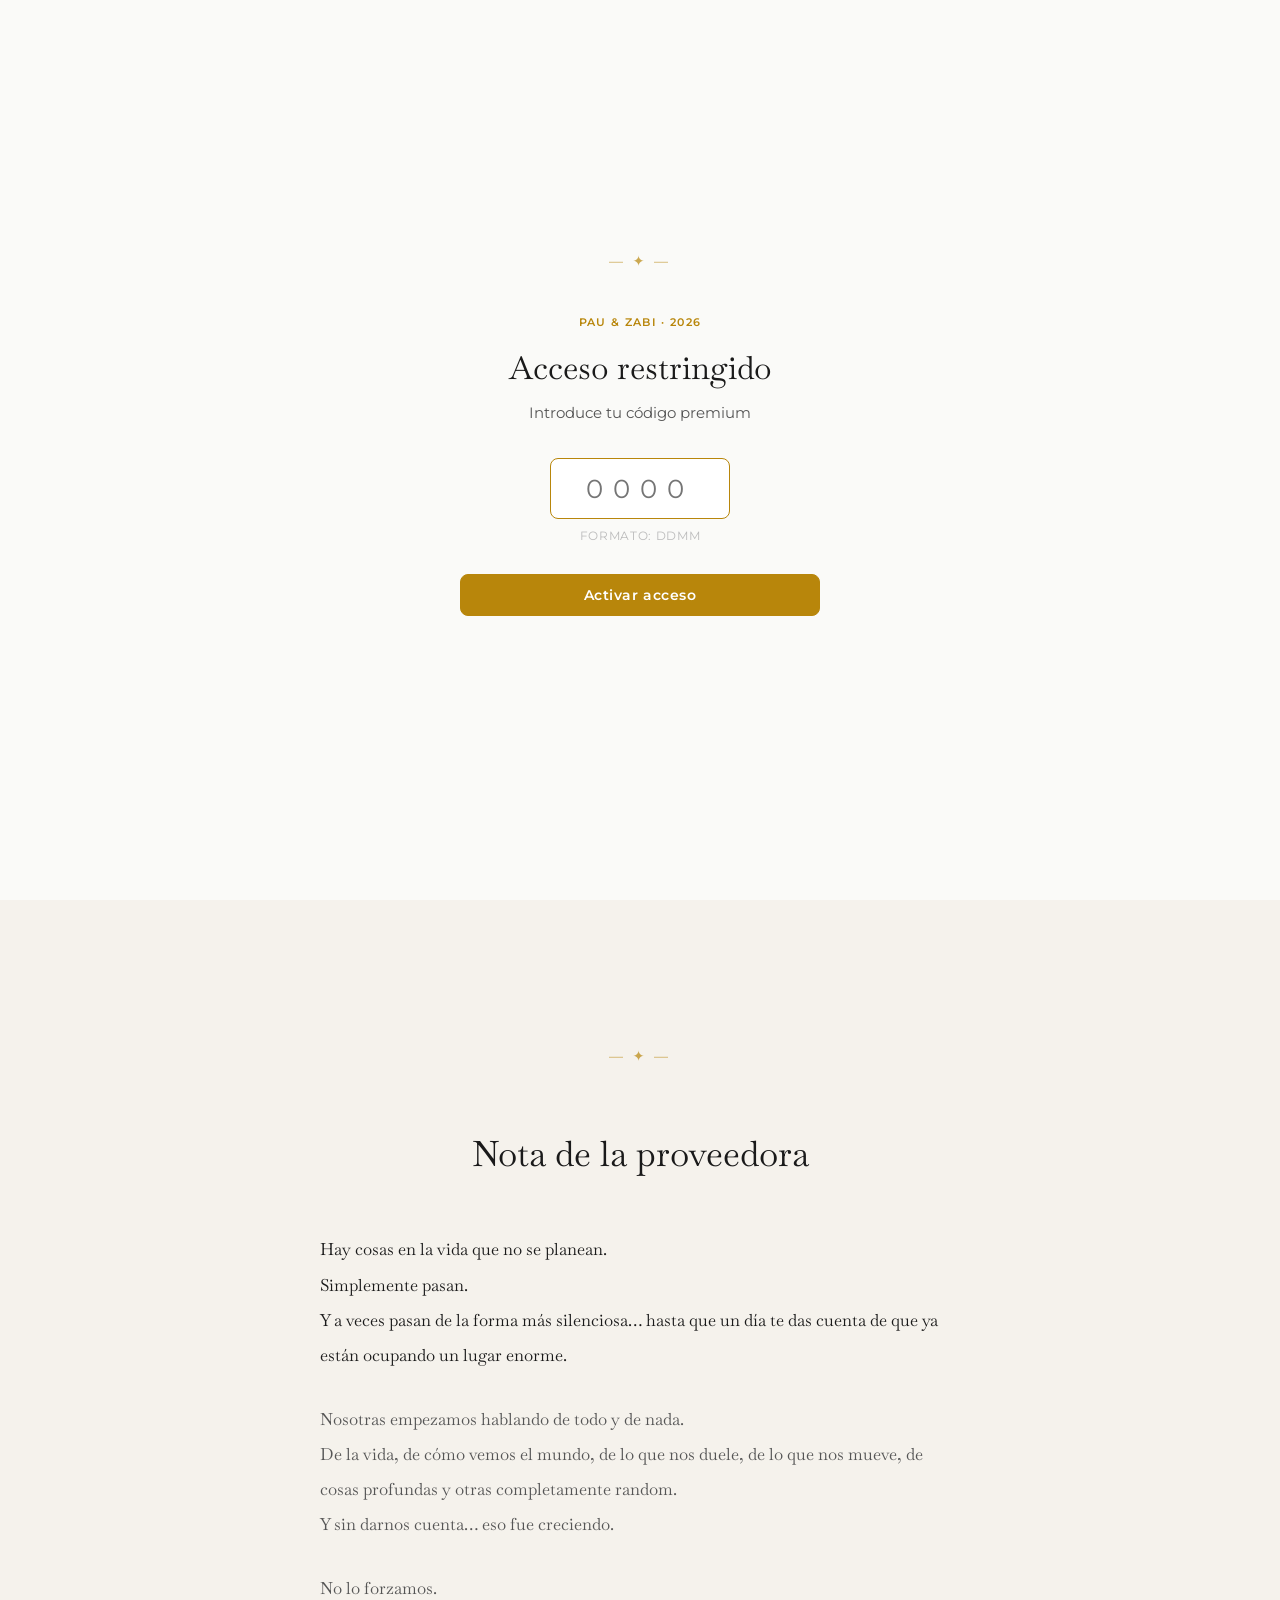
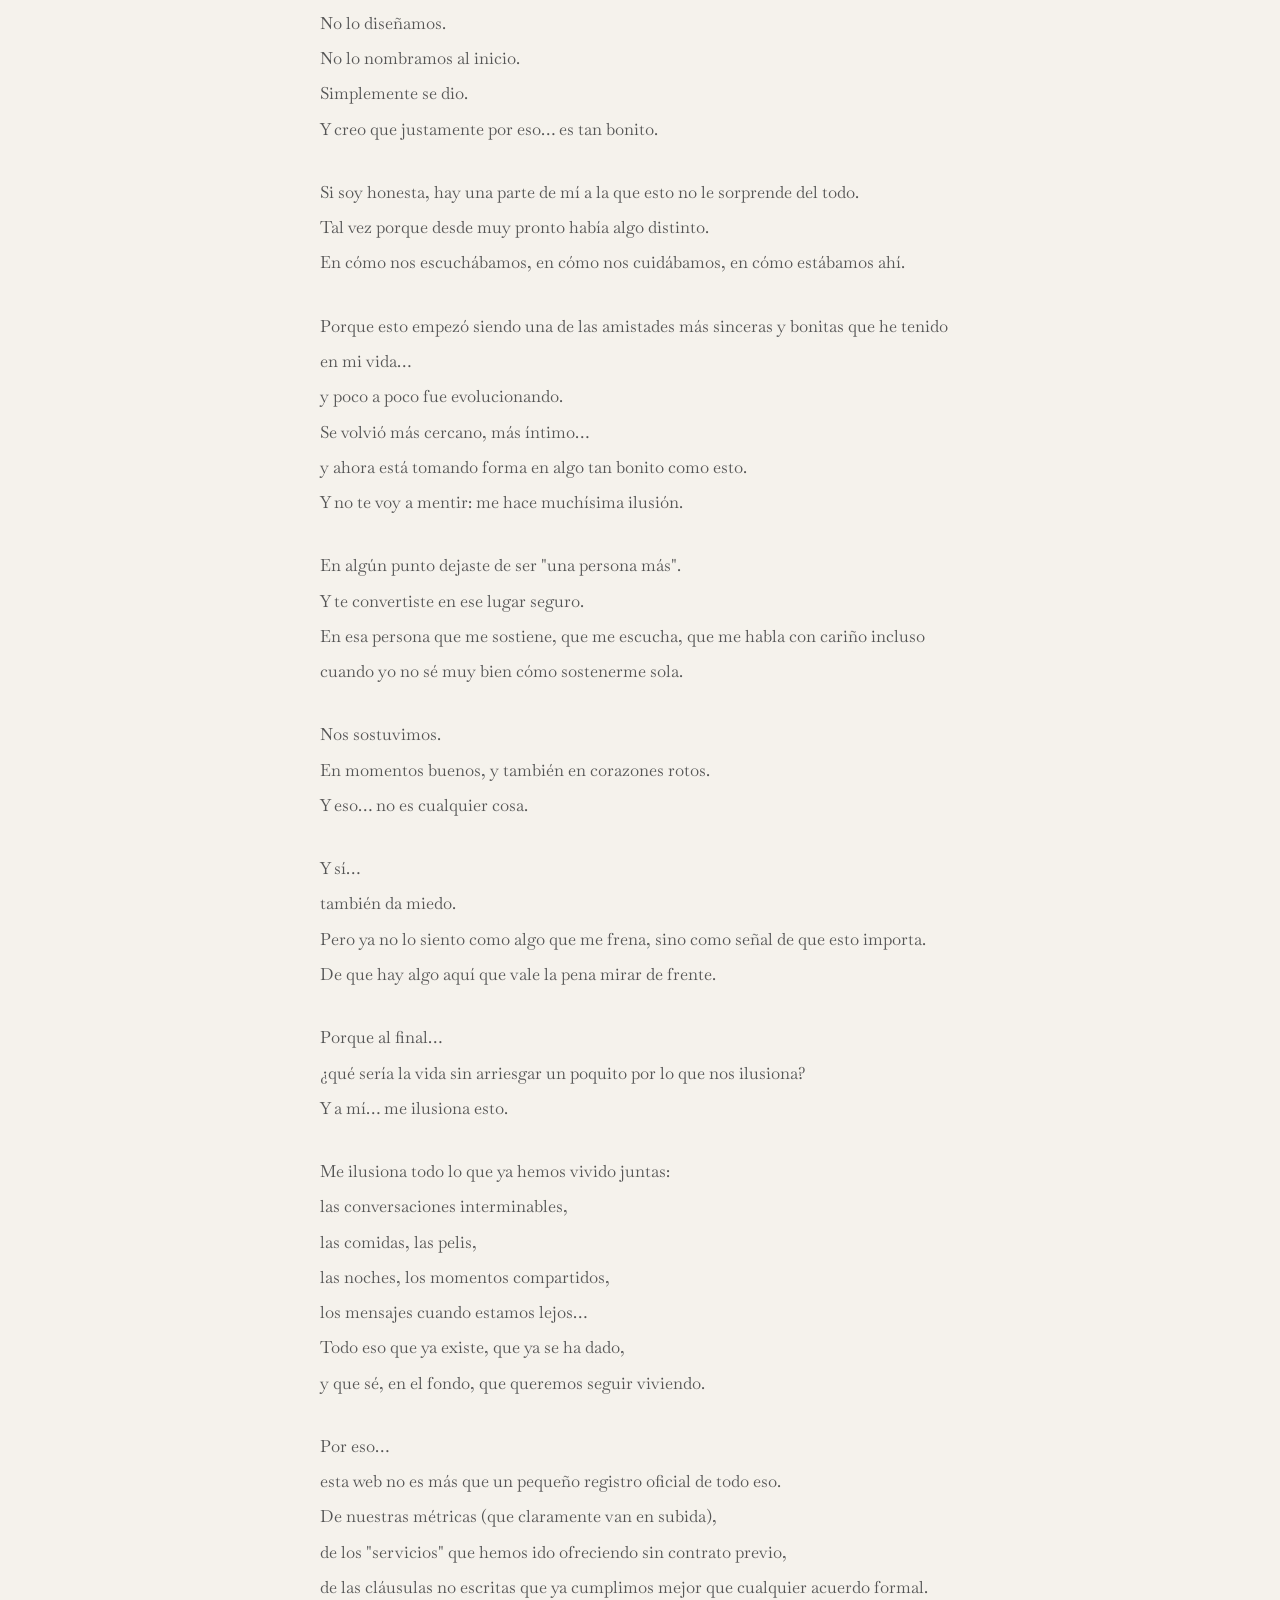
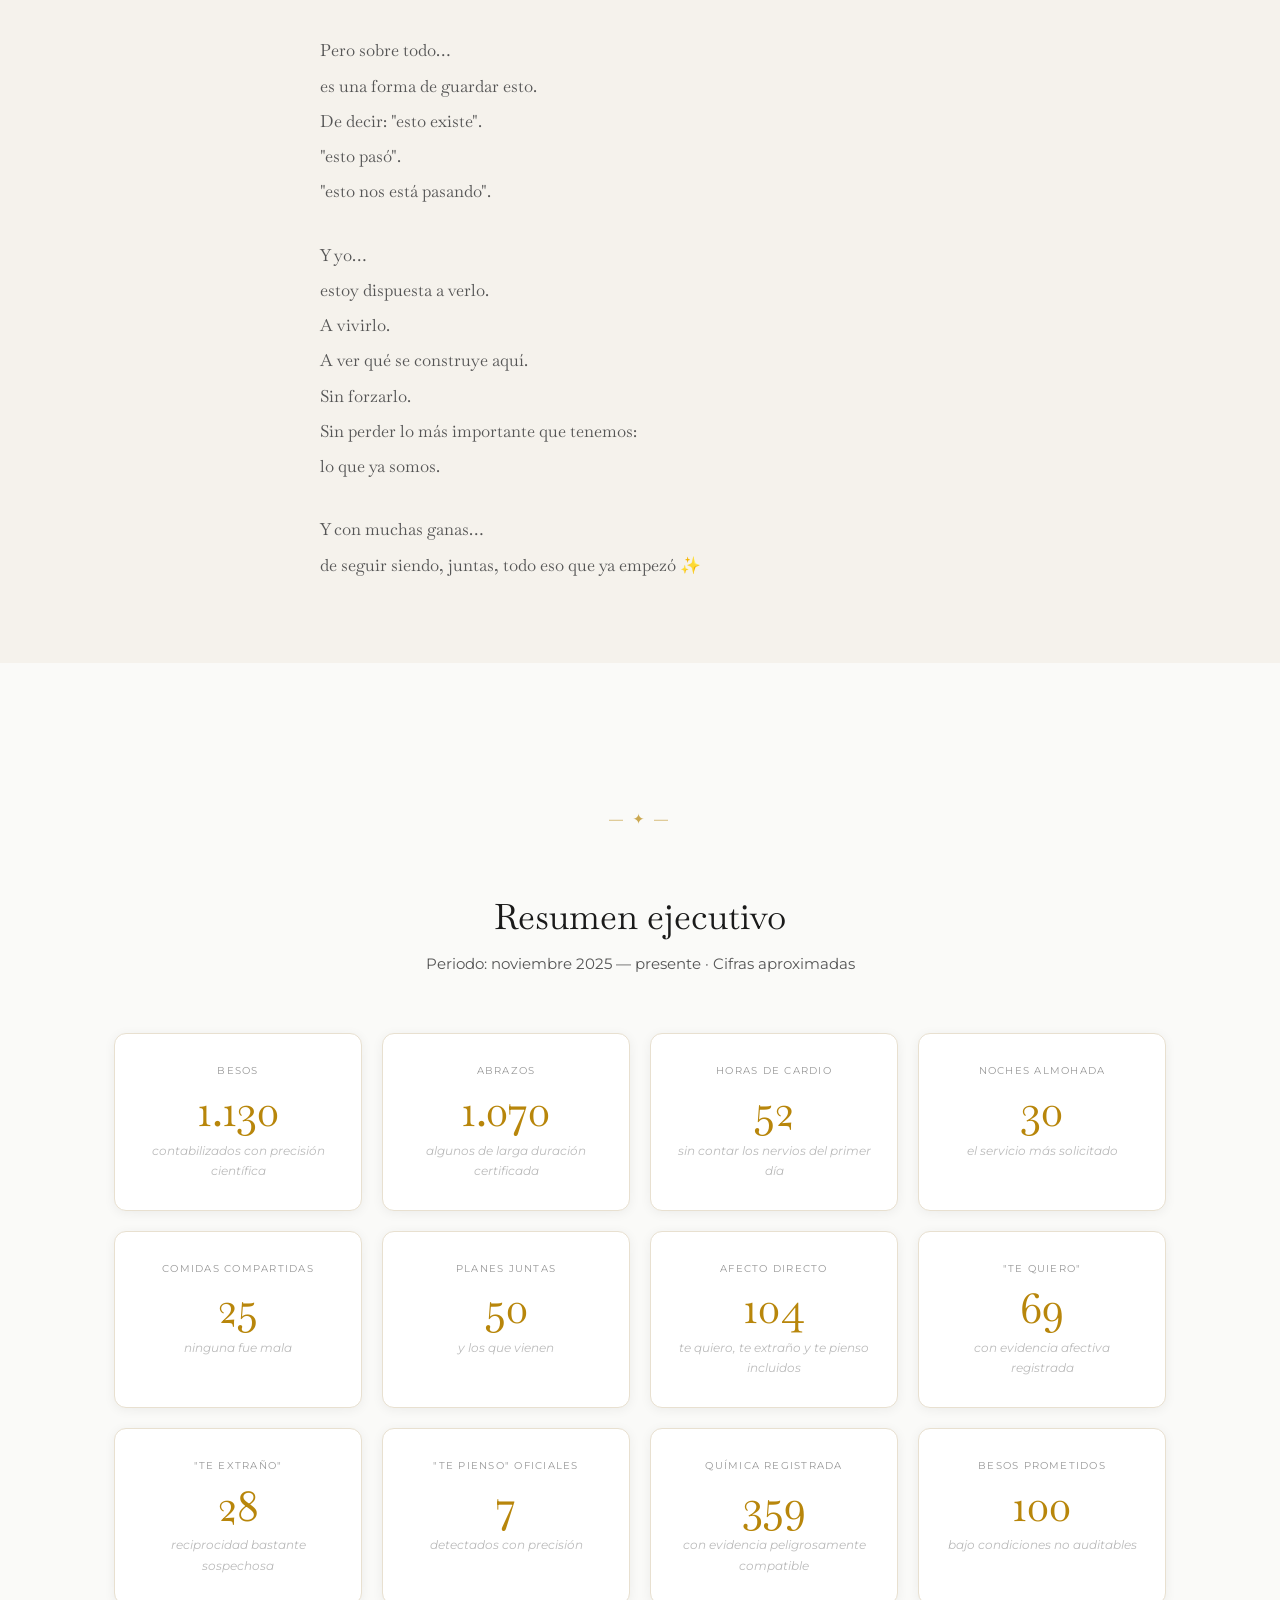
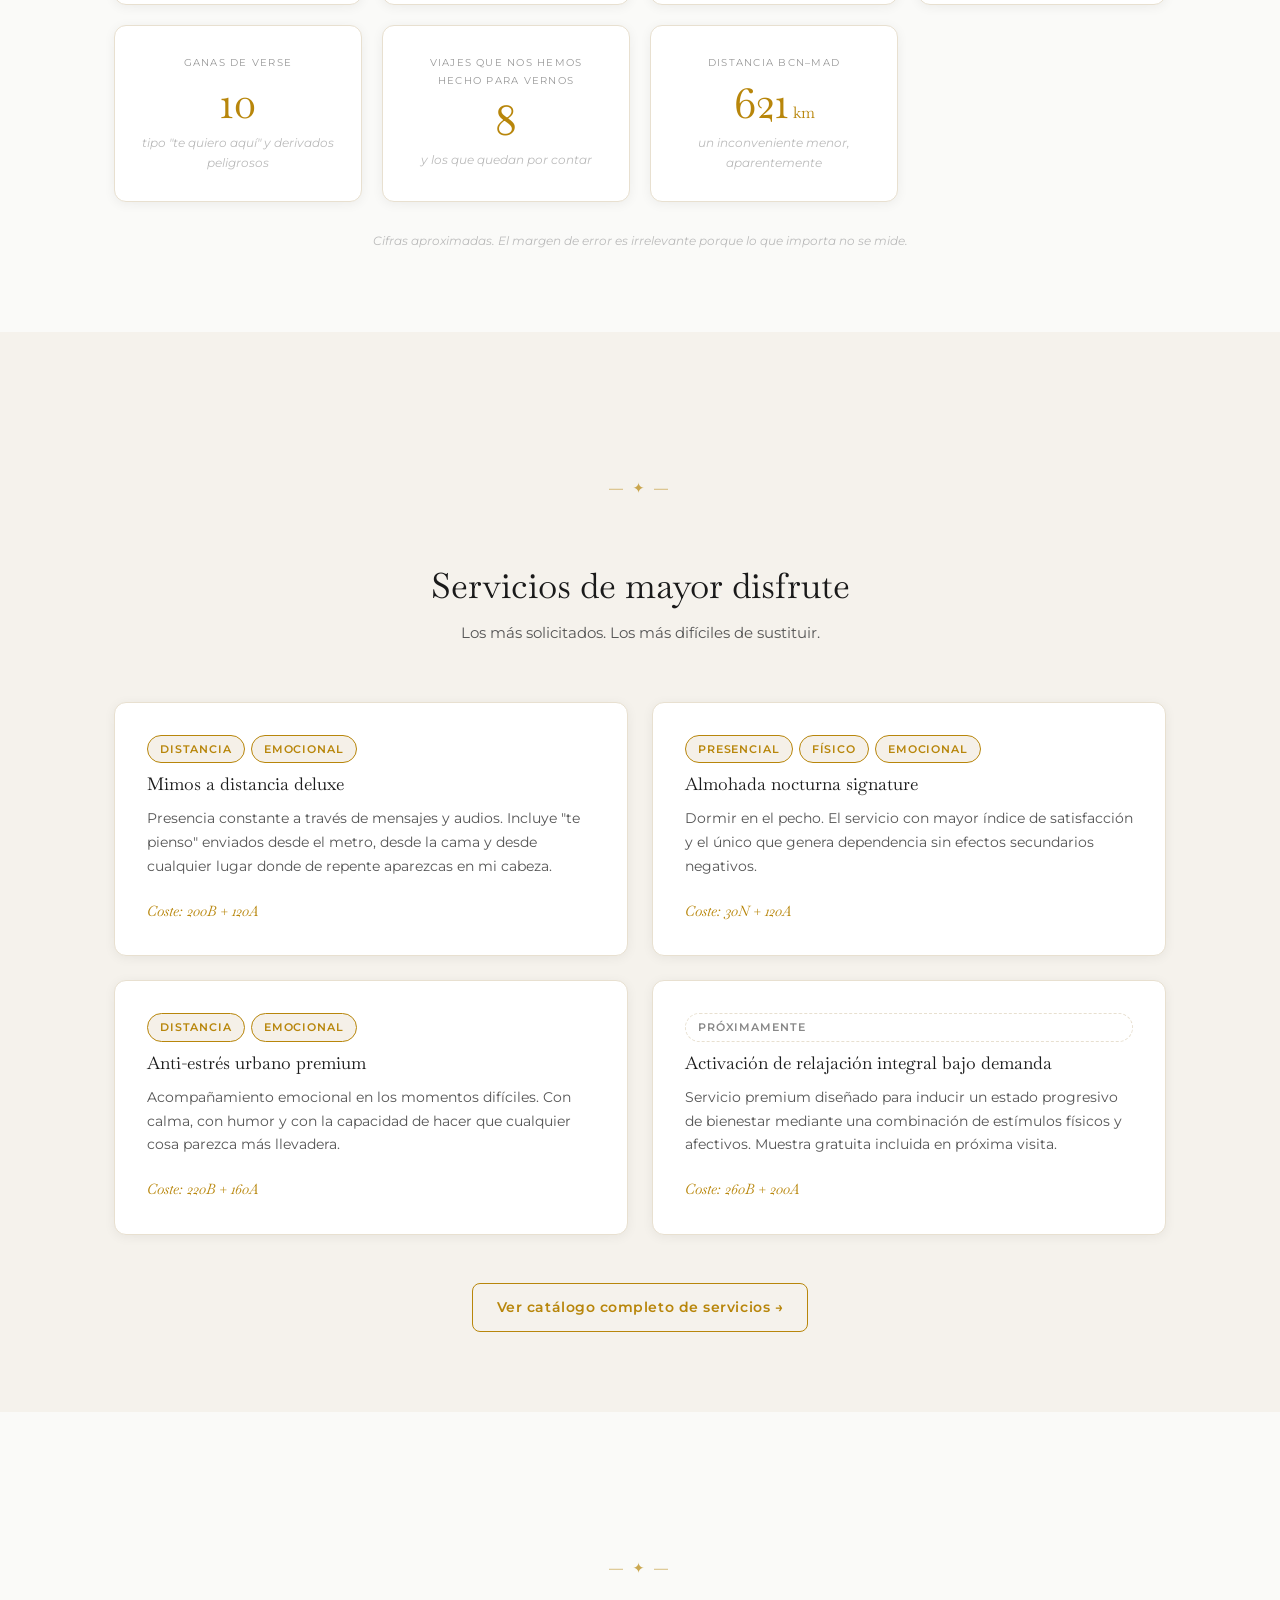
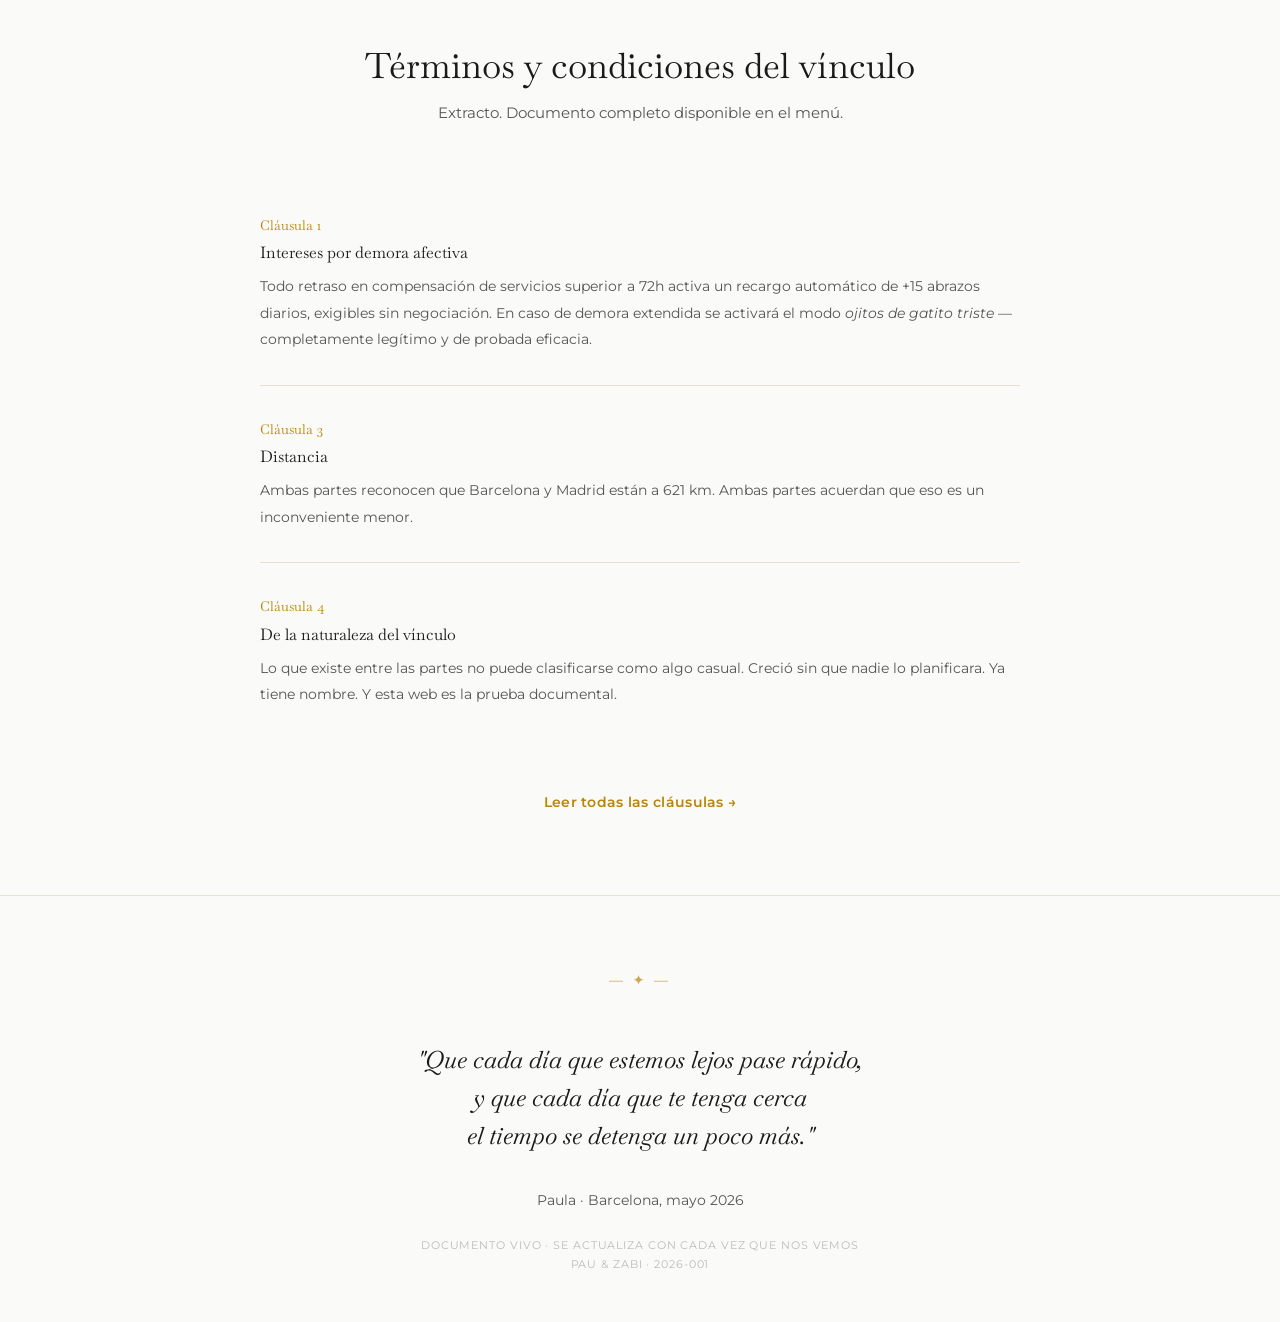
==== commit 66eaeaab: "Mas cambios" ====
--- a/index.html
+++ b/index.html
@@ -3,7 +3,7 @@
   <head>
     <meta charset="UTF-8" />
     <meta name="viewport" content="width=device-width, initial-scale=1.0" />
-    <title>Panel de Cliente Premium · PAU-ZABI 💙💜-2026</title>
+    <title>Panel de Cliente Premium · PAU & ZABI · 2026</title>
     <meta
       name="description"
       content="Panel de cliente premium. Acceso exclusivo. No transferible."
@@ -26,13 +26,13 @@
         ✕
       </button>
       <div class="menu-drawer__header">
-        <span class="label">PAU-ZABI 💙💜-2026</span>
+        <span class="label">PAU & ZABI · 2026</span>
         <p>Panel de cliente premium</p>
       </div>
       <nav>
         <ul>
           <li><a href="index.html">Inicio</a></li>
-          <li><a href="carta.html">La carta</a></li>
+          <li><a href="carta.html">Nota de la proveedora</a></li>
           <li><a href="services.html">Todos los servicios</a></li>
           <li><a href="invoices.html">Facturas</a></li>
           <li><a href="clausulas.html">Cláusulas completas</a></li>
@@ -48,20 +48,129 @@
     <section class="hero" id="hero">
       <div class="hero-inner" id="hero-parallax">
         <span class="label"
-          >PANEL DE CLIENTE PREMIUM · REF. PAU-ZABI 💙💜-2026</span
+          >PANEL DE CLIENTE PREMIUM <br />
+          REF. PAU & ZABI · 2026</span
         >
+
         <h1>Bienvenida a tu panel de cliente premium.</h1>
         <p class="subtitle">
           Esto es lo que pasa cuando se dice que sí a algo que ya estaba pasando
           desde hace un tiempo.
         </p>
         <p class="secondary">
-          Aquí vive todo lo que hemos construido — con datos,<br />
-          con humor, y con mucho más de lo que cualquier factura puede resumir.
+          Aquí vive todo lo que hemos construido — con datos, con humor, y con
+          mucho más de lo que cualquier factura puede resumir.
         </p>
         <span class="legal-note"
           >Acceso exclusivo · No transferible · Vigente indefinidamente</span
         >
+      </div>
+    </section>
+
+    <!-- CARTA -->
+    <section class="section section--alt" id="carta">
+      <div class="container">
+        <div class="divider">— ✦ —</div>
+        <div class="section-header">
+          <h2>Nota de la proveedora</h2>
+        </div>
+        <div class="carta-inline__inner">
+          <p>
+            Hay cosas en la vida que no se planean.<br />
+            Simplemente pasan.<br />
+            Y a veces pasan de la forma más silenciosa… hasta que un día te das
+            cuenta de que ya están ocupando un lugar enorme.
+          </p>
+          <p>
+            Nosotras empezamos hablando de todo y de nada.<br />
+            De la vida, de cómo vemos el mundo, de lo que nos duele, de lo que
+            nos mueve, de cosas profundas y otras completamente random.<br />
+            Y sin darnos cuenta… eso fue creciendo.
+          </p>
+          <p>
+            No lo forzamos.<br />
+            No lo diseñamos.<br />
+            No lo nombramos al inicio.<br />
+            Simplemente se dio.<br />
+            Y creo que justamente por eso… es tan bonito.
+          </p>
+          <p>
+            Si soy honesta, hay una parte de mí a la que esto no le sorprende
+            del todo.<br />
+            Tal vez porque desde muy pronto había algo distinto.<br />
+            En cómo nos escuchábamos, en cómo nos cuidábamos, en cómo estábamos
+            ahí.
+          </p>
+          <p>
+            Porque esto empezó siendo una de las amistades más sinceras y
+            bonitas que he tenido en mi vida…<br />
+            y poco a poco fue evolucionando.<br />
+            Se volvió más cercano, más íntimo…<br />
+            y ahora está tomando forma en algo tan bonito como esto.<br />
+            Y no te voy a mentir: me hace muchísima ilusión.
+          </p>
+          <p>
+            En algún punto dejaste de ser "una persona más".<br />
+            Y te convertiste en ese lugar seguro.<br />
+            En esa persona que me sostiene, que me escucha, que me habla con
+            cariño incluso cuando yo no sé muy bien cómo sostenerme sola.
+          </p>
+          <p>
+            Nos sostuvimos.<br />
+            En momentos buenos, y también en corazones rotos.<br />
+            Y eso… no es cualquier cosa.
+          </p>
+          <p>
+            Y sí…<br />
+            también da miedo.<br />
+            Pero ya no lo siento como algo que me frena, sino como señal de que
+            esto importa.<br />
+            De que hay algo aquí que vale la pena mirar de frente.
+          </p>
+          <p>
+            Porque al final…<br />
+            ¿qué sería la vida sin arriesgar un poquito por lo que nos
+            ilusiona?<br />
+            Y a mí… me ilusiona esto.
+          </p>
+          <p>
+            Me ilusiona todo lo que ya hemos vivido juntas:<br />
+            las conversaciones interminables,<br />
+            las comidas, las pelis,<br />
+            las noches, los momentos compartidos,<br />
+            los mensajes cuando estamos lejos…<br />
+            Todo eso que ya existe, que ya se ha dado,<br />
+            y que sé, en el fondo, que queremos seguir viviendo.
+          </p>
+          <p>
+            Por eso…<br />
+            esta web no es más que un pequeño registro oficial de todo eso.<br />
+            De nuestras métricas (que claramente van en subida),<br />
+            de los "servicios" que hemos ido ofreciendo sin contrato previo,<br />
+            de las cláusulas no escritas que ya cumplimos mejor que cualquier
+            acuerdo formal.
+          </p>
+          <p>
+            Pero sobre todo…<br />
+            es una forma de guardar esto.<br />
+            De decir: "esto existe".<br />
+            "esto pasó".<br />
+            "esto nos está pasando".
+          </p>
+          <p>
+            Y yo…<br />
+            estoy dispuesta a verlo.<br />
+            A vivirlo.<br />
+            A ver qué se construye aquí.<br />
+            Sin forzarlo.<br />
+            Sin perder lo más importante que tenemos:<br />
+            lo que ya somos.
+          </p>
+          <p>
+            Y con muchas ganas…<br />
+            de seguir siendo, juntas, todo eso que ya empezó ✨
+          </p>
+        </div>
       </div>
     </section>
 
@@ -93,36 +202,74 @@
             <div class="metric-sub">sin contar los nervios del primer día</div>
           </div>
           <div class="metric-card">
+            <div class="metric-label">Noches almohada</div>
+            <div class="metric-value">30</div>
+            <div class="metric-sub">el servicio más solicitado</div>
+          </div>
+          <div class="metric-card">
             <div class="metric-label">Comidas compartidas</div>
             <div class="metric-value">25</div>
             <div class="metric-sub">ninguna fue mala</div>
           </div>
           <div class="metric-card">
-            <div class="metric-label">Noches almohada</div>
-            <div class="metric-value">30</div>
-            <div class="metric-sub">el servicio más solicitado</div>
-          </div>
-          <div class="metric-card">
-            <div class="metric-label">Mensajes "te pienso"</div>
-            <div class="metric-value">60</div>
-            <div class="metric-sub">enviados a velocidades ilegales</div>
-          </div>
-          <div class="metric-card">
             <div class="metric-label">Planes juntas</div>
             <div class="metric-value">50</div>
             <div class="metric-sub">y los que vienen</div>
           </div>
           <div class="metric-card">
-            <div class="metric-label">Distancia BCN-MAD</div>
+            <div class="metric-label">Afecto directo</div>
+            <div class="metric-value">104</div>
+            <div class="metric-sub">
+              te quiero, te extraño y te pienso incluidos
+            </div>
+          </div>
+          <div class="metric-card">
+            <div class="metric-label">"Te quiero"</div>
+            <div class="metric-value">69</div>
+            <div class="metric-sub">con evidencia afectiva registrada</div>
+          </div>
+          <div class="metric-card">
+            <div class="metric-label">"Te extraño"</div>
+            <div class="metric-value">28</div>
+            <div class="metric-sub">reciprocidad bastante sospechosa</div>
+          </div>
+          <div class="metric-card">
+            <div class="metric-label">"Te pienso" oficiales</div>
+            <div class="metric-value">7</div>
+            <div class="metric-sub">detectados con precisión</div>
+          </div>
+          <div class="metric-card">
+            <div class="metric-label">Química registrada</div>
+            <div class="metric-value">359</div>
+            <div class="metric-sub">
+              con evidencia peligrosamente compatible
+            </div>
+          </div>
+          <div class="metric-card">
+            <div class="metric-label">Besos prometidos</div>
+            <div class="metric-value">100</div>
+            <div class="metric-sub">bajo condiciones no auditables</div>
+          </div>
+          <div class="metric-card">
+            <div class="metric-label">Ganas de verse</div>
+            <div class="metric-value">10</div>
+            <div class="metric-sub">
+              tipo "te quiero aquí" y derivados peligrosos
+            </div>
+          </div>
+          <div class="metric-card">
+            <div class="metric-label">
+              Viajes que nos hemos hecho para vernos
+            </div>
+            <div class="metric-value">8</div>
+            <div class="metric-sub">y los que quedan por contar</div>
+          </div>
+          <div class="metric-card">
+            <div class="metric-label">Distancia BCN–MAD</div>
             <div class="metric-value">
               621<span style="font-size: 1rem"> km</span>
             </div>
-            <div class="metric-sub">un inconveniente menor</div>
-          </div>
-          <div class="metric-card">
-            <div class="metric-label">Stickers emitidos</div>
-            <div class="metric-value">∞</div>
-            <div class="metric-sub">en curso activo permanente</div>
+            <div class="metric-sub">un inconveniente menor, aparentemente</div>
           </div>
         </div>
 
@@ -147,7 +294,7 @@
             href="services.html?service=mimos-distancia"
             class="featured-card featured-card--link"
           >
-            <div style="display:flex;flex-wrap:wrap;gap:6px;">
+            <div style="display: flex; flex-wrap: wrap; gap: 6px">
               <span class="pill pill--cat">Distancia</span>
               <span class="pill pill--cat">Emocional</span>
             </div>
@@ -164,7 +311,7 @@
             href="services.html?service=almohada-nocturna"
             class="featured-card featured-card--link"
           >
-            <div style="display:flex;flex-wrap:wrap;gap:6px;">
+            <div style="display: flex; flex-wrap: wrap; gap: 6px">
               <span class="pill pill--cat">Presencial</span>
               <span class="pill pill--cat">Físico</span>
               <span class="pill pill--cat">Emocional</span>
@@ -181,7 +328,7 @@
             href="services.html?service=antistress-urbano"
             class="featured-card featured-card--link"
           >
-            <div style="display:flex;flex-wrap:wrap;gap:6px;">
+            <div style="display: flex; flex-wrap: wrap; gap: 6px">
               <span class="pill pill--cat">Distancia</span>
               <span class="pill pill--cat">Emocional</span>
             </div>
@@ -274,14 +421,15 @@
           y que cada día que te tenga cerca<br />
           el tiempo se detenga un poco más."
         </p>
-        <p class="footer__firma">Con todo, Paula · Barcelona, mayo 2026</p>
+        <p class="footer__firma">Paula · Barcelona, mayo 2026</p>
         <p class="footer__legal">
           Documento vivo · Se actualiza con cada vez que nos vemos<br />
-          PAU-ZABI 💙💜-2026-001
+          PAU & ZABI · 2026-001
         </p>
       </div>
     </footer>
 
-    <script src="js/main.js"></script>
+    <script src="js/access.js"></script>
+  <script src="js/main.js"></script>
   </body>
 </html>
--- a/css/main.css
+++ b/css/main.css
@@ -3,13 +3,25 @@
 /* ===== VARIABLES ===== */
 :root {
   --bg: #fafaf8;
+  --bg-alt: #f5f2ec;
+  --bg-warm: #fffbf0;
   --text: #1a1a1a;
   --text-secondary: #555;
+  --text-muted: #bbb;
+  --text-subtle: #999;
+  --text-faint: #888;
   --gold: #b8860b;
   --gold-light: #d4a843;
+  --gold-dark: #9a720a;
   --border: #e8e0d0;
+  --border-warm: #e8d5a0;
+  --border-legend: #f0e8d0;
   --card: #ffffff;
+  --pill-bg: #f5f0e8;
   --admin: #2c5282;
+  --admin-dark: #1a3a6b;
+  --admin-bg: #eff6ff;
+  --admin-border: #bfdbfe;
   --shadow: 0 2px 12px rgba(0, 0, 0, 0.06);
   --radius-card: 12px;
   --radius-btn: 8px;
@@ -78,7 +90,7 @@
 
 .caption {
   font-size: 0.75rem;
-  color: #999;
+  color: var(--text-subtle);
   letter-spacing: 0.04em;
 }
 
@@ -124,7 +136,12 @@
   box-shadow: var(--shadow);
   transition:
     background 0.2s,
-    border-color 0.2s;
+    border-color 0.2s,
+    opacity 0.2s;
+}
+.burger-btn.hidden {
+  opacity: 0;
+  pointer-events: none;
 }
 .burger-btn:hover {
   background: #f0ede6;
@@ -216,7 +233,7 @@
   letter-spacing: 0.04em;
 }
 .menu-drawer nav a.admin-link:hover {
-  color: #1a3a6b;
+  color: var(--admin-dark);
 }
 
 .menu-close {
@@ -270,8 +287,8 @@
   color: white;
 }
 .btn--solid:hover {
-  background: #9a720a;
-  border-color: #9a720a;
+  background: var(--gold-dark);
+  border-color: var(--gold-dark);
 }
 
 .btn--ghost {
@@ -290,7 +307,7 @@
   color: white;
 }
 .btn--admin:hover {
-  background: #1a3a6b;
+  background: var(--admin-dark);
 }
 
 /* ===== PILLS / TAGS ===== */
@@ -309,13 +326,13 @@
 .pill--distancia,
 .pill--fisico,
 .pill--emocional {
-  background: #f5f0e8;
+  background: var(--pill-bg);
   color: var(--gold);
   border: 1px solid var(--gold);
 }
 .pill--upcoming {
-  background: #ffffff;
-  color: #888;
+  background: var(--card);
+  color: var(--text-faint);
   border: 1.5px dashed var(--border);
 }
 
@@ -408,7 +425,7 @@
 }
 .footer__legal {
   font-size: 0.7rem;
-  color: #bbb;
+  color: var(--text-muted);
   letter-spacing: 0.08em;
   text-transform: uppercase;
 }
@@ -530,8 +547,8 @@
   margin-top: 1px;
 }
 .drawer-note {
-  background: #fffbf0;
-  border: 1px solid #e8d5a0;
+  background: var(--bg-warm);
+  border: 1px solid var(--border-warm);
   border-radius: 8px;
   padding: 16px;
   font-size: 0.85rem;
@@ -551,7 +568,6 @@
 }
 .search-bar input {
   width: 100%;
-  max-width: 380px;
   padding: 10px 16px;
   background: var(--card);
   border: 1px solid var(--border);
@@ -659,7 +675,7 @@
   font-size: 0.65rem;
   letter-spacing: 0.12em;
   text-transform: uppercase;
-  color: #999;
+  color: var(--text-subtle);
   margin-bottom: 8px;
 }
 .metric-card .metric-value {
@@ -671,7 +687,7 @@
 }
 .metric-card .metric-sub {
   font-size: 0.75rem;
-  color: #bbb;
+  color: var(--text-muted);
   font-style: italic;
 }
 
@@ -796,7 +812,7 @@
   font-size: 0.65rem;
   letter-spacing: 0.1em;
   text-transform: uppercase;
-  color: #bbb;
+  color: var(--text-muted);
   margin-bottom: 8px;
 }
 .invoice-party .p-name {
@@ -821,7 +837,7 @@
   font-size: 0.65rem;
   text-transform: uppercase;
   letter-spacing: 0.1em;
-  color: #bbb;
+  color: var(--text-muted);
   padding: 0 0 16px;
   text-align: left;
   border-bottom: 2px solid var(--border);
@@ -846,7 +862,7 @@
 }
 .invoice-table .td-type {
   font-size: 0.72rem;
-  color: #bbb;
+  color: var(--text-muted);
   text-transform: uppercase;
   letter-spacing: 0.06em;
   margin-top: 2px;
@@ -866,7 +882,7 @@
   font-size: 0.65rem;
   text-transform: uppercase;
   letter-spacing: 0.1em;
-  color: #bbb;
+  color: var(--text-muted);
   margin-bottom: 4px;
 }
 .total-item .t-value {
@@ -936,7 +952,7 @@
   transition: background 0.2s;
 }
 .accordion-trigger:hover {
-  background: #f5f2ec;
+  background: var(--bg-alt);
 }
 .accordion-trigger .acc-month {
   font-family: var(--font-serif);
@@ -952,7 +968,7 @@
 .accordion-body {
   display: none;
   padding: 24px 28px;
-  background: #fafaf8;
+  background: var(--bg);
   border-top: 1px solid var(--border);
 }
 .accordion-body.open {
@@ -970,8 +986,8 @@
   text-align: center;
 }
 .admin-section {
-  background: #eff6ff;
-  border: 1px solid #bfdbfe;
+  background: var(--admin-bg);
+  border: 1px solid var(--admin-border);
   border-radius: var(--radius-card);
   padding: 36px;
   margin-top: 48px;
@@ -1004,14 +1020,14 @@
 .admin-service-row input[type="number"] {
   width: 80px;
   padding: 6px 10px;
-  border: 1px solid #bfdbfe;
+  border: 1px solid var(--admin-border);
   border-radius: 6px;
   font-size: 0.85rem;
   background: white;
 }
 .admin-total {
   background: white;
-  border: 1px solid #bfdbfe;
+  border: 1px solid var(--admin-border);
   border-radius: 8px;
   padding: 20px 24px;
   margin: 24px 0;
@@ -1059,7 +1075,7 @@
 .form-group textarea {
   width: 100%;
   padding: 10px 14px;
-  border: 1px solid #bfdbfe;
+  border: 1px solid var(--admin-border);
   border-radius: 8px;
   font-size: 0.9rem;
   font-family: inherit;
@@ -1073,27 +1089,22 @@
 
 /* ===== CARTA EDITORIAL ===== */
 .carta-wrap {
-  max-width: 620px;
+  max-width: 640px;
   margin: 0 auto;
-  padding: 120px 24px 80px;
-}
-.carta-wrap .label {
-  display: block;
-  margin-bottom: 32px;
-}
-.carta-wrap h1 {
-  font-size: clamp(1.8rem, 4vw, 2.6rem);
-  margin-bottom: 56px;
-  line-height: 1.3;
+  padding: 0 24px 80px;
+  text-align: center;
 }
 .carta-body p {
   font-size: 1.05rem;
-  line-height: 2;
+  line-height: 2.1;
   color: var(--text-secondary);
   margin-bottom: 28px;
 }
 .carta-body p:first-child {
   color: var(--text);
+}
+.carta-body p:last-child {
+  margin-bottom: 0;
 }
 .carta-firma {
   margin-top: 56px;
@@ -1109,7 +1120,31 @@
 .carta-firma .firma-note {
   font-size: 0.8rem;
   font-style: italic;
-  color: #bbb;
+  color: var(--text-muted);
+}
+
+/* ===== CARTA INLINE (index) ===== */
+.carta-inline {
+  padding: 96px 24px;
+  background: var(--bg-warm);
+  text-align: center;
+}
+.carta-inline__inner {
+  max-width: 640px;
+  margin: 0 auto;
+  font-family: var(--font-serif);
+}
+.carta-inline__inner p {
+  font-size: 1.05rem;
+  line-height: 2.1;
+  color: var(--text-secondary);
+  margin-bottom: 28px;
+}
+.carta-inline__inner p:first-child {
+  color: var(--text);
+}
+.carta-inline__inner p:last-child {
+  margin-bottom: 0;
 }
 
 /* ===== HERO ===== */
@@ -1162,7 +1197,7 @@
 }
 .hero-inner .secondary {
   font-size: 0.875rem;
-  color: #888;
+  color: var(--text-faint);
   max-width: 480px;
   margin: 0 auto 32px;
   line-height: 1.8;
@@ -1191,7 +1226,7 @@
   font-size: 0.65rem;
   text-transform: uppercase;
   letter-spacing: 0.12em;
-  color: #bbb;
+  color: var(--text-muted);
   margin-bottom: 16px;
 }
 .resumen-total .r-values {
@@ -1278,13 +1313,13 @@
 }
 .btn-detail:hover {
   background: #fdf8ee;
-  color: #9a720a;
+  color: var(--gold-dark);
 }
 
 /* ===== PAYMENT LEGEND ===== */
 .payment-legend {
   background: #fdfaf2;
-  border: 1px solid #e8d5a0;
+  border: 1px solid var(--border-warm);
   border-radius: var(--radius-card);
   padding: 28px 32px;
   margin-bottom: 40px;
@@ -1331,7 +1366,7 @@
   grid-template-columns: 40px 120px 1fr;
   align-items: baseline;
   padding: 8px 0;
-  border-bottom: 1px solid #f0e8d0;
+  border-bottom: 1px solid var(--border-legend);
   gap: 8px;
 }
 .legend-row:nth-last-child(-n + 3) {
@@ -1357,7 +1392,7 @@
   font-size: 0.75rem;
   font-style: italic;
   color: #aaa;
-  border-top: 1px solid #f0e8d0;
+  border-top: 1px solid var(--border-legend);
   padding-top: 16px;
 }
 @media (max-width: 768px) {
@@ -1368,7 +1403,7 @@
     grid-template-columns: 36px 100px 1fr;
   }
   .legend-row:nth-last-child(-n + 3) {
-    border-bottom: 1px solid #f0e8d0;
+    border-bottom: 1px solid var(--border-legend);
   }
   .legend-row:last-child {
     border-bottom: none;
@@ -1380,13 +1415,13 @@
   padding: 80px 0;
 }
 .section--alt {
-  background: #f5f2ec;
+  background: var(--bg-alt);
 }
 .metrics-note {
   text-align: center;
   font-size: 0.78rem;
   font-style: italic;
-  color: #bbb;
+  color: var(--text-muted);
   margin-top: 28px;
 }
 .cta-center {
@@ -1426,7 +1461,7 @@
 }
 .upcoming-section {
   padding: 64px 0 80px;
-  background: #f5f2ec;
+  background: var(--bg-alt);
 }
 #services-grid {
   display: grid;
@@ -1470,7 +1505,7 @@
 }
 .historial-section {
   padding: 64px 0;
-  background: #f5f2ec;
+  background: var(--bg-alt);
 }
 .section-title {
   font-family: var(--font-serif);
@@ -1491,6 +1526,7 @@
   min-height: 100vh;
   display: flex;
   flex-direction: column;
+  background: var(--bg-alt);
 }
 .carta-main {
   flex: 1;
@@ -1521,8 +1557,8 @@
   margin: 0 auto;
 }
 .legal-note-final {
-  background: #fffbf0;
-  border: 1px solid #e8d5a0;
+  background: var(--bg-warm);
+  border: 1px solid var(--border-warm);
   border-radius: 12px;
   padding: 32px 40px;
   margin-top: 48px;
